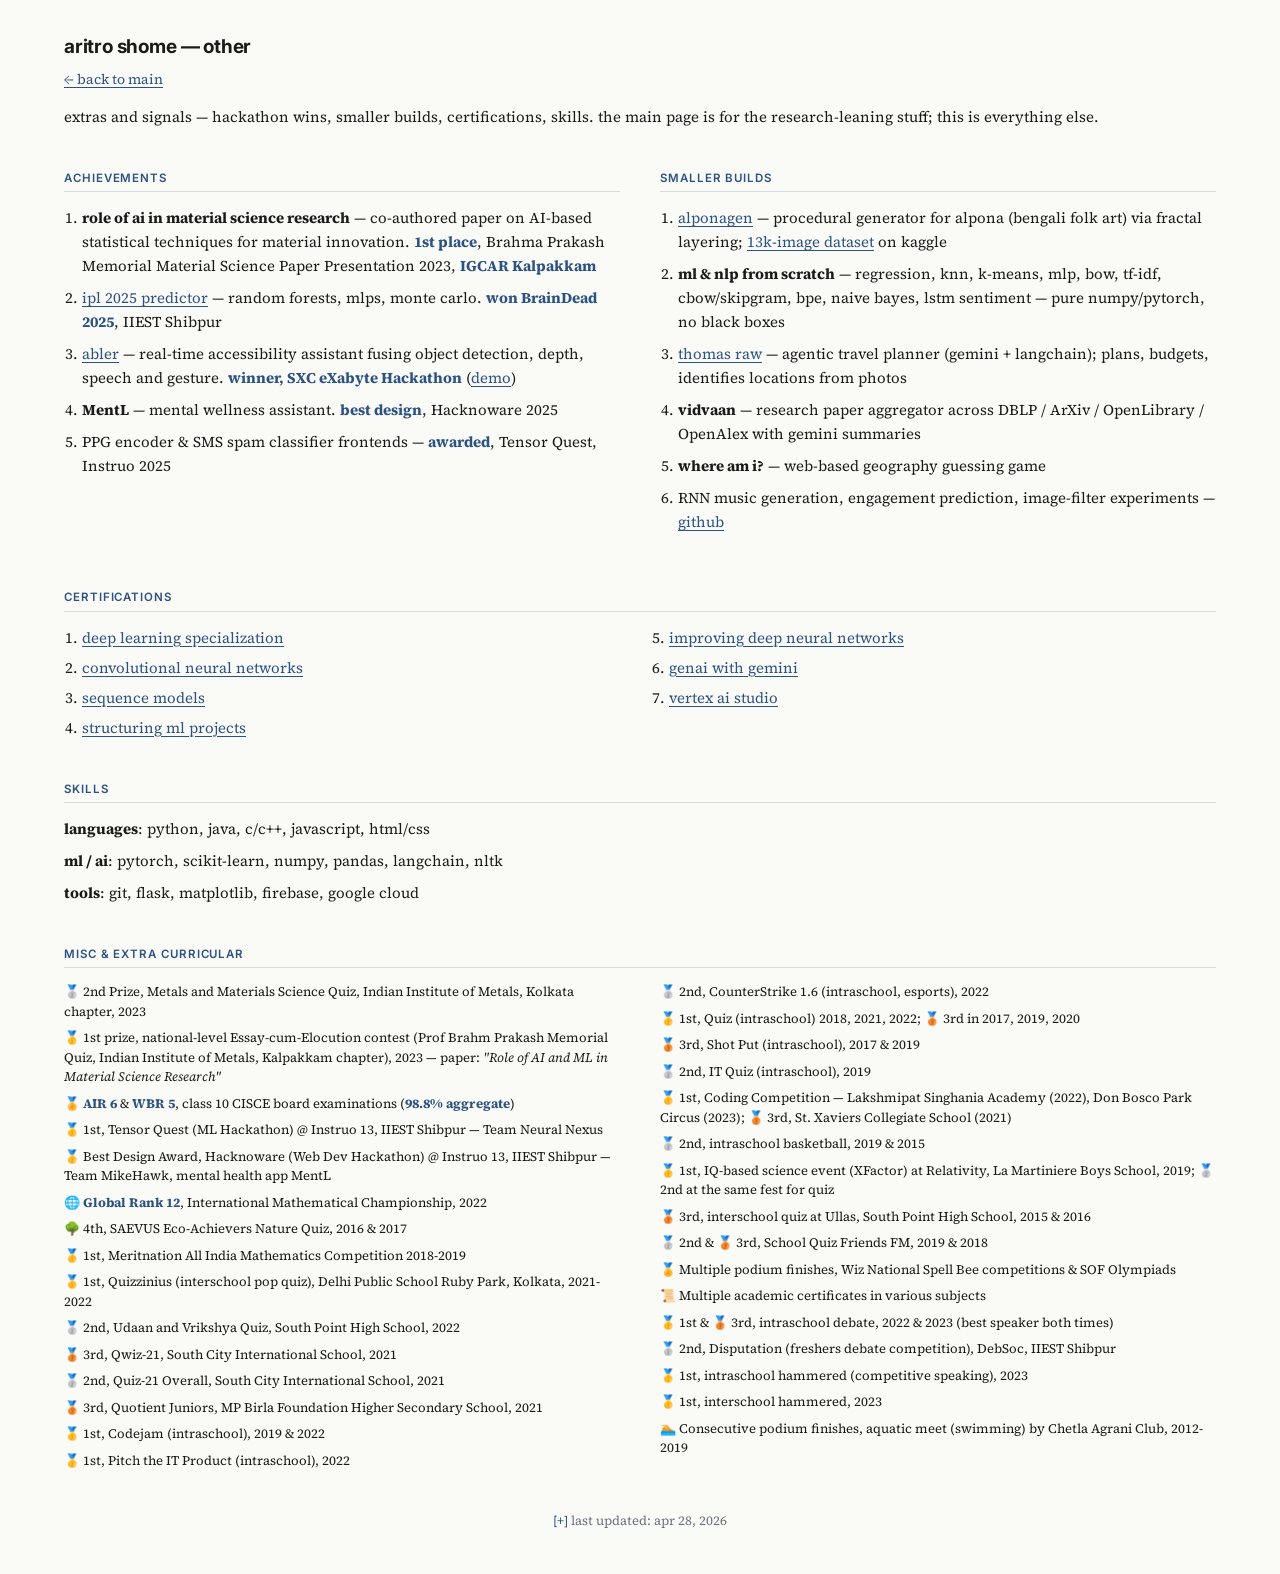
==== other.html @ 8812216a "ui revamp part 2" ====
<!DOCTYPE html>
<html lang="en">

<head>
    <meta charset="UTF-8" />
    <meta name="viewport" content="width=device-width, initial-scale=1.0" />
    <title>aritro shome — other</title>
    <meta name="description" content="aritro shome — certifications, hackathon wins, skills and smaller builds." />
    <meta name="author" content="Aritro Shome" />
    <link rel="icon" href="favicon.ico" type="image/x-icon" />
    <link rel="preconnect" href="https://fonts.googleapis.com" />
    <link rel="preconnect" href="https://fonts.gstatic.com" crossorigin />
    <link href="https://fonts.googleapis.com/css2?family=Source+Serif+4:ital,opsz,wght@0,8..60,400;0,8..60,600;0,8..60,700;1,8..60,400&family=Inter:wght@400;500;600;700&display=swap" rel="stylesheet" />

    <style>
        *,
        *::before,
        *::after {
            box-sizing: border-box;
            margin: 0;
            padding: 0;
        }

        html {
            scroll-behavior: smooth;
        }

        html {
            background-color: #fafaf7;
            min-height: 100%;
        }

        body {
            font-family: 'Source Serif 4', 'Source Serif Pro', Georgia, 'Times New Roman', Times, serif;
            font-size: 15px;
            line-height: 1.6;
            color: #1a1a1a;
            max-width: none;
            margin: 0;
            padding: 32px 64px 28px;
            background: transparent;
        }

        a {
            color: #2c5282;
            text-decoration: underline;
            text-decoration-thickness: 1px;
            text-underline-offset: 2.5px;
        }

        a:hover {
            color: #3a7ca5;
        }

        h1 {
            font-family: 'Inter', -apple-system, BlinkMacSystemFont, 'Segoe UI', sans-serif;
            font-size: 19px;
            font-weight: 700;
            letter-spacing: -0.01em;
        }

        h2 {
            font-family: 'Inter', -apple-system, BlinkMacSystemFont, 'Segoe UI', sans-serif;
            font-size: 11.5px;
            font-weight: 600;
            text-transform: uppercase;
            letter-spacing: 0.08em;
            color: #2c5282;
            margin-bottom: 14px;
            padding-bottom: 4px;
            border-bottom: 1px solid rgba(44, 82, 130, 0.18);
        }

        p {
            margin-bottom: 14px;
        }

        em {
            font-style: italic;
        }

        ol,
        ul {
            padding-left: 22px;
            margin-bottom: 14px;
        }

        li {
            margin-bottom: 4px;
        }

        header {
            margin-bottom: 40px;
        }

        header>*+* {
            margin-top: 12px;
        }

        header h1 {
            margin-bottom: 0;
        }

        .back {
            font-size: 14px;
            margin-top: 6px !important;
        }

        .hl {
            color: #2c5282;
            font-weight: 700;
        }

        section {
            margin-bottom: 40px;
        }

        .grid-2 {
            display: grid;
            grid-template-columns: repeat(2, 1fr);
            gap: 40px;
            margin-bottom: 40px;
        }

        section .col h2 {
            margin-bottom: 14px;
        }

        section .col ol {
            padding-left: 18px;
        }

        section .col li {
            margin-bottom: 8px;
        }

        .certs ol {
            column-count: 2;
            column-gap: 40px;
            padding-left: 18px;
        }

        .certs li {
            margin-bottom: 6px;
            break-inside: avoid;
        }

        .skills p {
            margin-bottom: 8px;
        }

        .skills .label {
            font-weight: 700;
        }

        .misc ul {
            list-style: none;
            padding-left: 0;
            column-count: 3;
            column-gap: 40px;
        }

        .misc li {
            margin-bottom: 7px;
            break-inside: avoid;
            padding-left: 0;
            font-size: 13px;
            line-height: 1.5;
        }

        .footer {
            text-align: center;
            font-size: 13px;
            color: #6b7280;
            margin-top: 32px;
        }

        .footer .accent {
            color: #2c5282;
        }

        @media (max-width: 1280px) {
            .misc ul {
                column-count: 2;
            }
        }

        @media (max-width: 1100px) {
            body {
                padding: 32px 32px 32px;
            }
        }

        @media (max-width: 760px) {
            body {
                padding: 28px 22px 28px;
                font-size: 13.5px;
            }
            .grid-2 {
                grid-template-columns: 1fr;
                gap: 28px;
            }
            .certs ol {
                column-count: 1;
            }
            .misc ul {
                column-count: 1;
            }
        }
    </style>
    <script data-goatcounter="https://portfolio1.goatcounter.com/count" async src="//gc.zgo.at/count.js"></script>
</head>

<body>

    <header>
        <h1>aritro shome — other</h1>
        <p class="back"><a href="index.html">← back to main</a></p>
        <p>extras and signals — hackathon wins, smaller builds, certifications, skills. the main page is for the research-leaning stuff; this is everything else.</p>
    </header>

    <section class="grid-2">
        <div class="col">
            <h2>achievements</h2>
            <ol>
                <li><strong>role of ai in material science research</strong> — co-authored paper on AI-based statistical techniques for material innovation. <span class="hl">1st place</span>, Brahma Prakash Memorial Material Science Paper Presentation 2023, <span class="hl">IGCAR Kalpakkam</span></li>
                <li><a href="https://github.com/sortira/BrainDead2025" target="_blank" rel="noopener noreferrer">ipl 2025 predictor</a> — random forests, mlps, monte carlo. <span class="hl">won BrainDead 2025</span>, IIEST Shibpur</li>
                <li><a href="https://github.com/TheSopranos" target="_blank" rel="noopener noreferrer">abler</a> — real-time accessibility assistant fusing object detection, depth, speech and gesture. <span class="hl">winner, SXC eXabyte Hackathon</span> (<a href="https://youtu.be/hdMCwxbb7FY" target="_blank" rel="noopener noreferrer">demo</a>)</li>
                <li><strong>MentL</strong> — mental wellness assistant. <span class="hl">best design</span>, Hacknoware 2025</li>
                <li>PPG encoder &amp; SMS spam classifier frontends — <span class="hl">awarded</span>, Tensor Quest, Instruo 2025</li>
            </ol>
        </div>
        <div class="col">
            <h2>smaller builds</h2>
            <ol>
                <li><a href="https://github.com/sortira/alpona-gen" target="_blank" rel="noopener noreferrer">alponagen</a> — procedural generator for alpona (bengali folk art) via fractal layering; <a href="https://www.kaggle.com/datasets/ar1tr0/alpona-gen" target="_blank" rel="noopener noreferrer">13k-image dataset</a> on kaggle</li>
                <li><strong>ml &amp; nlp from scratch</strong> — regression, knn, k-means, mlp, bow, tf-idf, cbow/skipgram, bpe, naive bayes, lstm sentiment — pure numpy/pytorch, no black boxes</li>
                <li><a href="https://github.com/sortira/thomas-raw" target="_blank" rel="noopener noreferrer">thomas raw</a> — agentic travel planner (gemini + langchain); plans, budgets, identifies locations from photos</li>
                <li><strong>vidvaan</strong> — research paper aggregator across DBLP / ArXiv / OpenLibrary / OpenAlex with gemini summaries</li>
                <li><strong>where am i?</strong> — web-based geography guessing game</li>
                <li>RNN music generation, engagement prediction, image-filter experiments — <a href="https://github.com/sortira" target="_blank" rel="noopener noreferrer">github</a></li>
            </ol>
        </div>
    </section>

    <section class="certs">
        <h2>certifications</h2>
        <ol>
            <li><a href="https://coursera.org/share/a3e148a3403eb27d4e6dd0bb2bd6827a" target="_blank" rel="noopener noreferrer">deep learning specialization</a></li>
            <li><a href="https://coursera.org/share/98f350fe855684f2b6569547d064ec36" target="_blank" rel="noopener noreferrer">convolutional neural networks</a></li>
            <li><a href="https://coursera.org/share/bb8533789cc61159dd1b879f3b39e8ff" target="_blank" rel="noopener noreferrer">sequence models</a></li>
            <li><a href="https://coursera.org/share/82692be00bb1de9220627bc1e82c6fe9" target="_blank" rel="noopener noreferrer">structuring ml projects</a></li>
            <li><a href="https://coursera.org/share/ccf3d344aebd01c5f3355351b0bddfa8" target="_blank" rel="noopener noreferrer">improving deep neural networks</a></li>
            <li><a href="https://www.credly.com/badges/fbf606dd-a04b-421e-b88c-a3cfe2f13957/public_url" target="_blank" rel="noopener noreferrer">genai with gemini</a></li>
            <li><a href="https://www.credly.com/badges/bcb7823a-a404-473d-b831-ae316b98b001/public_url" target="_blank" rel="noopener noreferrer">vertex ai studio</a></li>
        </ol>
    </section>

    <section class="skills">
        <h2>skills</h2>
        <p><span class="label">languages</span>: python, java, c/c++, javascript, html/css</p>
        <p><span class="label">ml / ai</span>: pytorch, scikit-learn, numpy, pandas, langchain, nltk</p>
        <p><span class="label">tools</span>: git, flask, matplotlib, firebase, google cloud</p>
    </section>

    <section class="misc">
        <h2>misc &amp; extra curricular</h2>
        <ul>
            <li>🥈 2nd Prize, Metals and Materials Science Quiz, Indian Institute of Metals, Kolkata chapter, 2023</li>
            <li>🥇 1st prize, national-level Essay-cum-Elocution contest (Prof Brahm Prakash Memorial Quiz, Indian Institute of Metals, Kalpakkam chapter), 2023 — paper: <em>"Role of AI and ML in Material Science Research"</em></li>
            <li>🏅 <span class="hl">AIR 6</span> &amp; <span class="hl">WBR 5</span>, class 10 CISCE board examinations (<span class="hl">98.8% aggregate</span>)</li>
            <li>🥇 1st, Tensor Quest (ML Hackathon) @ Instruo 13, IIEST Shibpur — Team Neural Nexus</li>
            <li>🥇 Best Design Award, Hacknoware (Web Dev Hackathon) @ Instruo 13, IIEST Shibpur — Team MikeHawk, mental health app MentL</li>
            <li>🌐 <span class="hl">Global Rank 12</span>, International Mathematical Championship, 2022</li>
            <li>🌳 4th, SAEVUS Eco-Achievers Nature Quiz, 2016 &amp; 2017</li>
            <li>🥇 1st, Meritnation All India Mathematics Competition 2018-2019</li>
            <li>🥇 1st, Quizzinius (interschool pop quiz), Delhi Public School Ruby Park, Kolkata, 2021-2022</li>
            <li>🥈 2nd, Udaan and Vrikshya Quiz, South Point High School, 2022</li>
            <li>🥉 3rd, Qwiz-21, South City International School, 2021</li>
            <li>🥈 2nd, Quiz-21 Overall, South City International School, 2021</li>
            <li>🥉 3rd, Quotient Juniors, MP Birla Foundation Higher Secondary School, 2021</li>
            <li>🥇 1st, Codejam (intraschool), 2019 &amp; 2022</li>
            <li>🥇 1st, Pitch the IT Product (intraschool), 2022</li>
            <li>🥈 2nd, CounterStrike 1.6 (intraschool, esports), 2022</li>
            <li>🥇 1st, Quiz (intraschool) 2018, 2021, 2022; 🥉 3rd in 2017, 2019, 2020</li>
            <li>🥉 3rd, Shot Put (intraschool), 2017 &amp; 2019</li>
            <li>🥈 2nd, IT Quiz (intraschool), 2019</li>
            <li>🥇 1st, Coding Competition — Lakshmipat Singhania Academy (2022), Don Bosco Park Circus (2023); 🥉 3rd, St. Xaviers Collegiate School (2021)</li>
            <li>🥈 2nd, intraschool basketball, 2019 &amp; 2015</li>
            <li>🥇 1st, IQ-based science event (XFactor) at Relativity, La Martiniere Boys School, 2019; 🥈 2nd at the same fest for quiz</li>
            <li>🥉 3rd, interschool quiz at Ullas, South Point High School, 2015 &amp; 2016</li>
            <li>🥈 2nd &amp; 🥉 3rd, School Quiz Friends FM, 2019 &amp; 2018</li>
            <li>🏅 Multiple podium finishes, Wiz National Spell Bee competitions &amp; SOF Olympiads</li>
            <li>📜 Multiple academic certificates in various subjects</li>
            <li>🥇 1st &amp; 🥉 3rd, intraschool debate, 2022 &amp; 2023 (best speaker both times)</li>
            <li>🥈 2nd, Disputation (freshers debate competition), DebSoc, IIEST Shibpur</li>
            <li>🥇 1st, intraschool hammered (competitive speaking), 2023</li>
            <li>🥇 1st, interschool hammered, 2023</li>
            <li>🏊 Consecutive podium finishes, aquatic meet (swimming) by Chetla Agrani Club, 2012-2019</li>
        </ul>
    </section>

    <p class="footer"><span class="accent">[+]</span> last updated: apr 28, 2026</p>

</body>

</html>
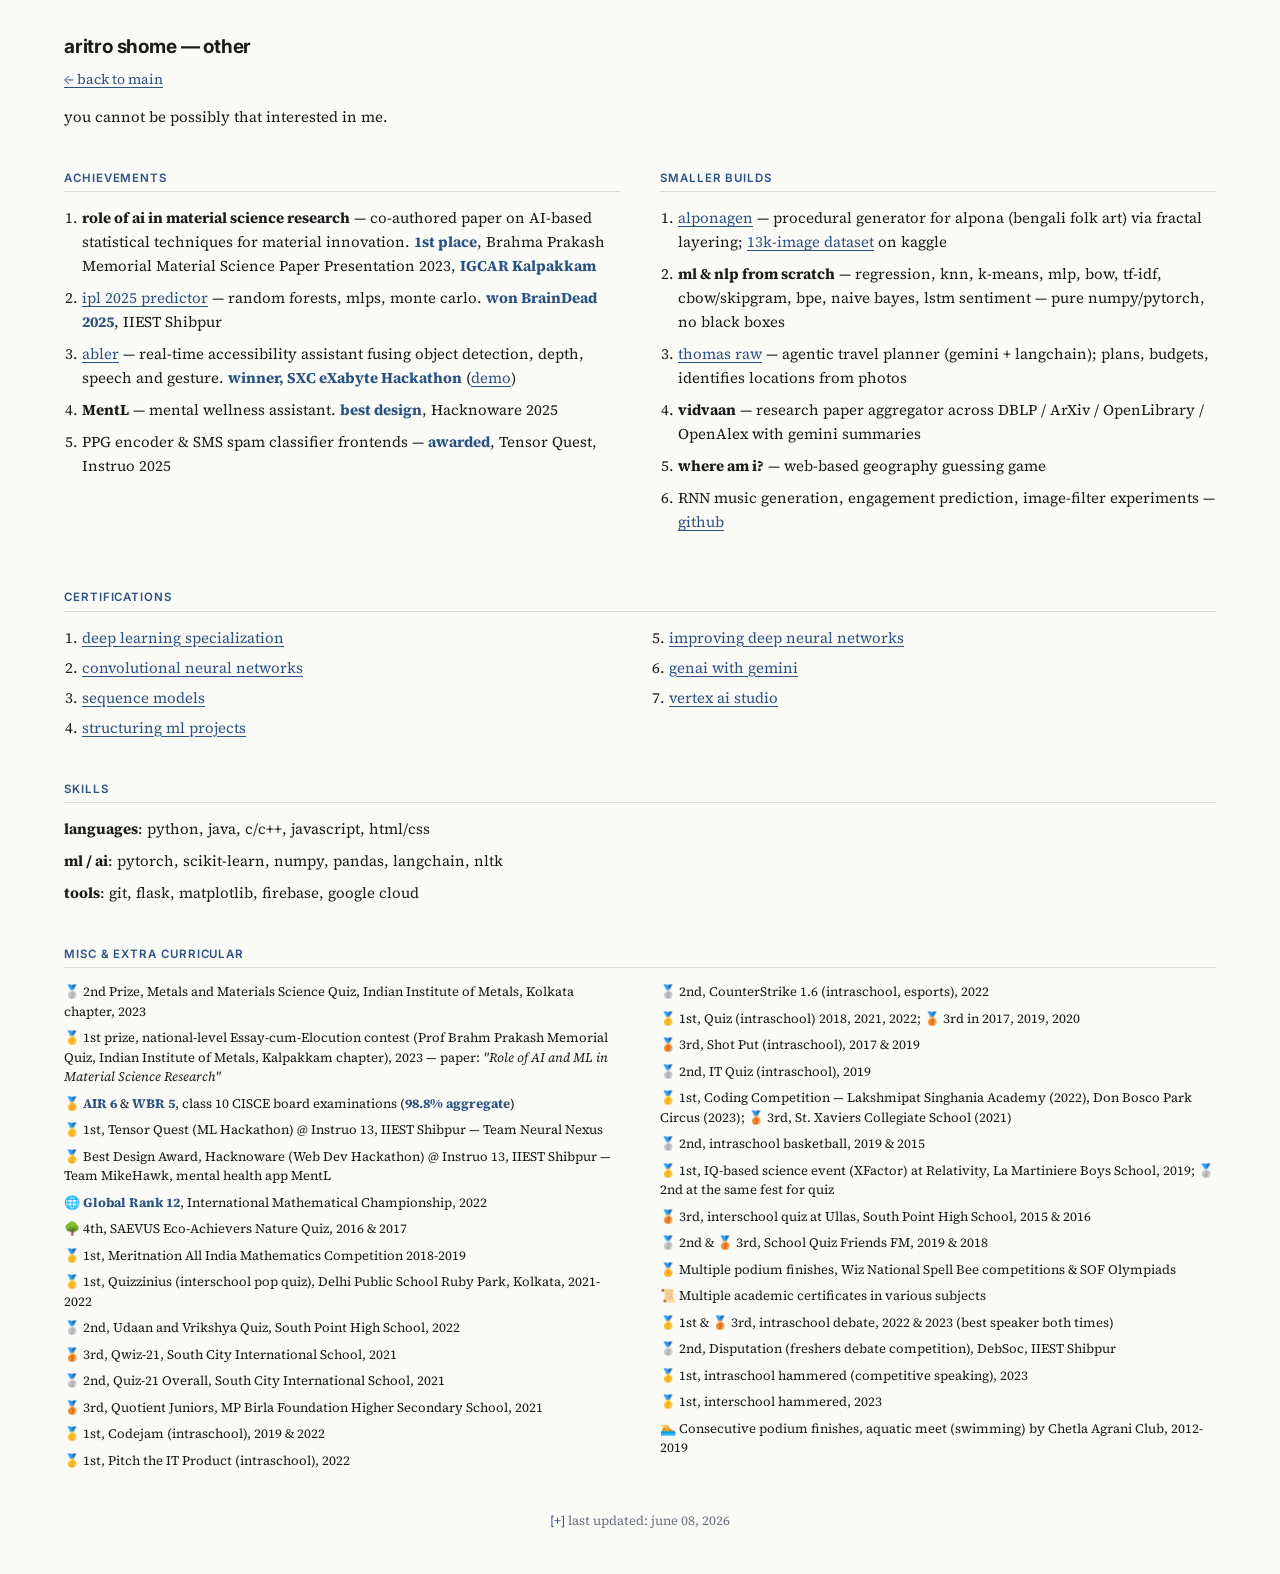
==== commit 11a68a79: "added webring, minor updates" ====
--- a/other.html
+++ b/other.html
@@ -20,16 +20,16 @@
             margin: 0;
             padding: 0;
         }
-
+        
         html {
             scroll-behavior: smooth;
         }
-
+        
         html {
             background-color: #fafaf7;
             min-height: 100%;
         }
-
+        
         body {
             font-family: 'Source Serif 4', 'Source Serif Pro', Georgia, 'Times New Roman', Times, serif;
             font-size: 15px;
@@ -40,25 +40,25 @@
             padding: 32px 64px 28px;
             background: transparent;
         }
-
+        
         a {
             color: #2c5282;
             text-decoration: underline;
             text-decoration-thickness: 1px;
             text-underline-offset: 2.5px;
         }
-
+        
         a:hover {
             color: #3a7ca5;
         }
-
+        
         h1 {
             font-family: 'Inter', -apple-system, BlinkMacSystemFont, 'Segoe UI', sans-serif;
             font-size: 19px;
             font-weight: 700;
             letter-spacing: -0.01em;
         }
-
+        
         h2 {
             font-family: 'Inter', -apple-system, BlinkMacSystemFont, 'Segoe UI', sans-serif;
             font-size: 11.5px;
@@ -70,96 +70,96 @@
             padding-bottom: 4px;
             border-bottom: 1px solid rgba(44, 82, 130, 0.18);
         }
-
+        
         p {
             margin-bottom: 14px;
         }
-
+        
         em {
             font-style: italic;
         }
-
+        
         ol,
         ul {
             padding-left: 22px;
             margin-bottom: 14px;
         }
-
+        
         li {
             margin-bottom: 4px;
         }
-
+        
         header {
             margin-bottom: 40px;
         }
-
+        
         header>*+* {
             margin-top: 12px;
         }
-
+        
         header h1 {
             margin-bottom: 0;
         }
-
+        
         .back {
             font-size: 14px;
             margin-top: 6px !important;
         }
-
+        
         .hl {
             color: #2c5282;
             font-weight: 700;
         }
-
+        
         section {
             margin-bottom: 40px;
         }
-
+        
         .grid-2 {
             display: grid;
             grid-template-columns: repeat(2, 1fr);
             gap: 40px;
             margin-bottom: 40px;
         }
-
+        
         section .col h2 {
             margin-bottom: 14px;
         }
-
+        
         section .col ol {
             padding-left: 18px;
         }
-
+        
         section .col li {
             margin-bottom: 8px;
         }
-
+        
         .certs ol {
             column-count: 2;
             column-gap: 40px;
             padding-left: 18px;
         }
-
+        
         .certs li {
             margin-bottom: 6px;
             break-inside: avoid;
         }
-
+        
         .skills p {
             margin-bottom: 8px;
         }
-
+        
         .skills .label {
             font-weight: 700;
         }
-
+        
         .misc ul {
             list-style: none;
             padding-left: 0;
             column-count: 3;
             column-gap: 40px;
         }
-
+        
         .misc li {
             margin-bottom: 7px;
             break-inside: avoid;
@@ -167,30 +167,30 @@
             font-size: 13px;
             line-height: 1.5;
         }
-
+        
         .footer {
             text-align: center;
             font-size: 13px;
             color: #6b7280;
             margin-top: 32px;
         }
-
+        
         .footer .accent {
             color: #2c5282;
         }
-
+        
         @media (max-width: 1280px) {
             .misc ul {
                 column-count: 2;
             }
         }
-
+        
         @media (max-width: 1100px) {
             body {
                 padding: 32px 32px 32px;
             }
         }
-
+        
         @media (max-width: 760px) {
             body {
                 padding: 28px 22px 28px;
@@ -216,16 +216,17 @@
     <header>
         <h1>aritro shome — other</h1>
         <p class="back"><a href="index.html">← back to main</a></p>
-        <p>extras and signals — hackathon wins, smaller builds, certifications, skills. the main page is for the research-leaning stuff; this is everything else.</p>
+        <p>you cannot be possibly that interested in me.</p>
     </header>
 
     <section class="grid-2">
         <div class="col">
             <h2>achievements</h2>
             <ol>
-                <li><strong>role of ai in material science research</strong> — co-authored paper on AI-based statistical techniques for material innovation. <span class="hl">1st place</span>, Brahma Prakash Memorial Material Science Paper Presentation 2023, <span class="hl">IGCAR Kalpakkam</span></li>
+                <li><strong>role of ai in material science research</strong> — co-authored paper on AI-based statistical techniques for material innovation. <span class="hl">1st place</span>, Brahma Prakash Memorial Material Science Paper Presentation 2023,
+                    <span class="hl">IGCAR Kalpakkam</span></li>
                 <li><a href="https://github.com/sortira/BrainDead2025" target="_blank" rel="noopener noreferrer">ipl 2025 predictor</a> — random forests, mlps, monte carlo. <span class="hl">won BrainDead 2025</span>, IIEST Shibpur</li>
-                <li><a href="https://github.com/TheSopranos" target="_blank" rel="noopener noreferrer">abler</a> — real-time accessibility assistant fusing object detection, depth, speech and gesture. <span class="hl">winner, SXC eXabyte Hackathon</span> (<a href="https://youtu.be/hdMCwxbb7FY" target="_blank" rel="noopener noreferrer">demo</a>)</li>
+                <li><a href="https://github.com/TheSopranos" target="_blank" rel="noopener noreferrer">abler</a> — real-time accessibility assistant fusing object detection, depth, speech and gesture. <span class="hl">winner, SXC eXabyte Hackathon</span>                    (<a href="https://youtu.be/hdMCwxbb7FY" target="_blank" rel="noopener noreferrer">demo</a>)</li>
                 <li><strong>MentL</strong> — mental wellness assistant. <span class="hl">best design</span>, Hacknoware 2025</li>
                 <li>PPG encoder &amp; SMS spam classifier frontends — <span class="hl">awarded</span>, Tensor Quest, Instruo 2025</li>
             </ol>
@@ -233,7 +234,8 @@
         <div class="col">
             <h2>smaller builds</h2>
             <ol>
-                <li><a href="https://github.com/sortira/alpona-gen" target="_blank" rel="noopener noreferrer">alponagen</a> — procedural generator for alpona (bengali folk art) via fractal layering; <a href="https://www.kaggle.com/datasets/ar1tr0/alpona-gen" target="_blank" rel="noopener noreferrer">13k-image dataset</a> on kaggle</li>
+                <li><a href="https://github.com/sortira/alpona-gen" target="_blank" rel="noopener noreferrer">alponagen</a> — procedural generator for alpona (bengali folk art) via fractal layering; <a href="https://www.kaggle.com/datasets/ar1tr0/alpona-gen"
+                        target="_blank" rel="noopener noreferrer">13k-image dataset</a> on kaggle</li>
                 <li><strong>ml &amp; nlp from scratch</strong> — regression, knn, k-means, mlp, bow, tf-idf, cbow/skipgram, bpe, naive bayes, lstm sentiment — pure numpy/pytorch, no black boxes</li>
                 <li><a href="https://github.com/sortira/thomas-raw" target="_blank" rel="noopener noreferrer">thomas raw</a> — agentic travel planner (gemini + langchain); plans, budgets, identifies locations from photos</li>
                 <li><strong>vidvaan</strong> — research paper aggregator across DBLP / ArXiv / OpenLibrary / OpenAlex with gemini summaries</li>
@@ -300,8 +302,8 @@
         </ul>
     </section>
 
-    <p class="footer"><span class="accent">[+]</span> last updated: apr 28, 2026</p>
+    <p class="footer"><span class="accent">[+]</span> last updated: june 08, 2026</p>
 
 </body>
 
-</html>
+</html>
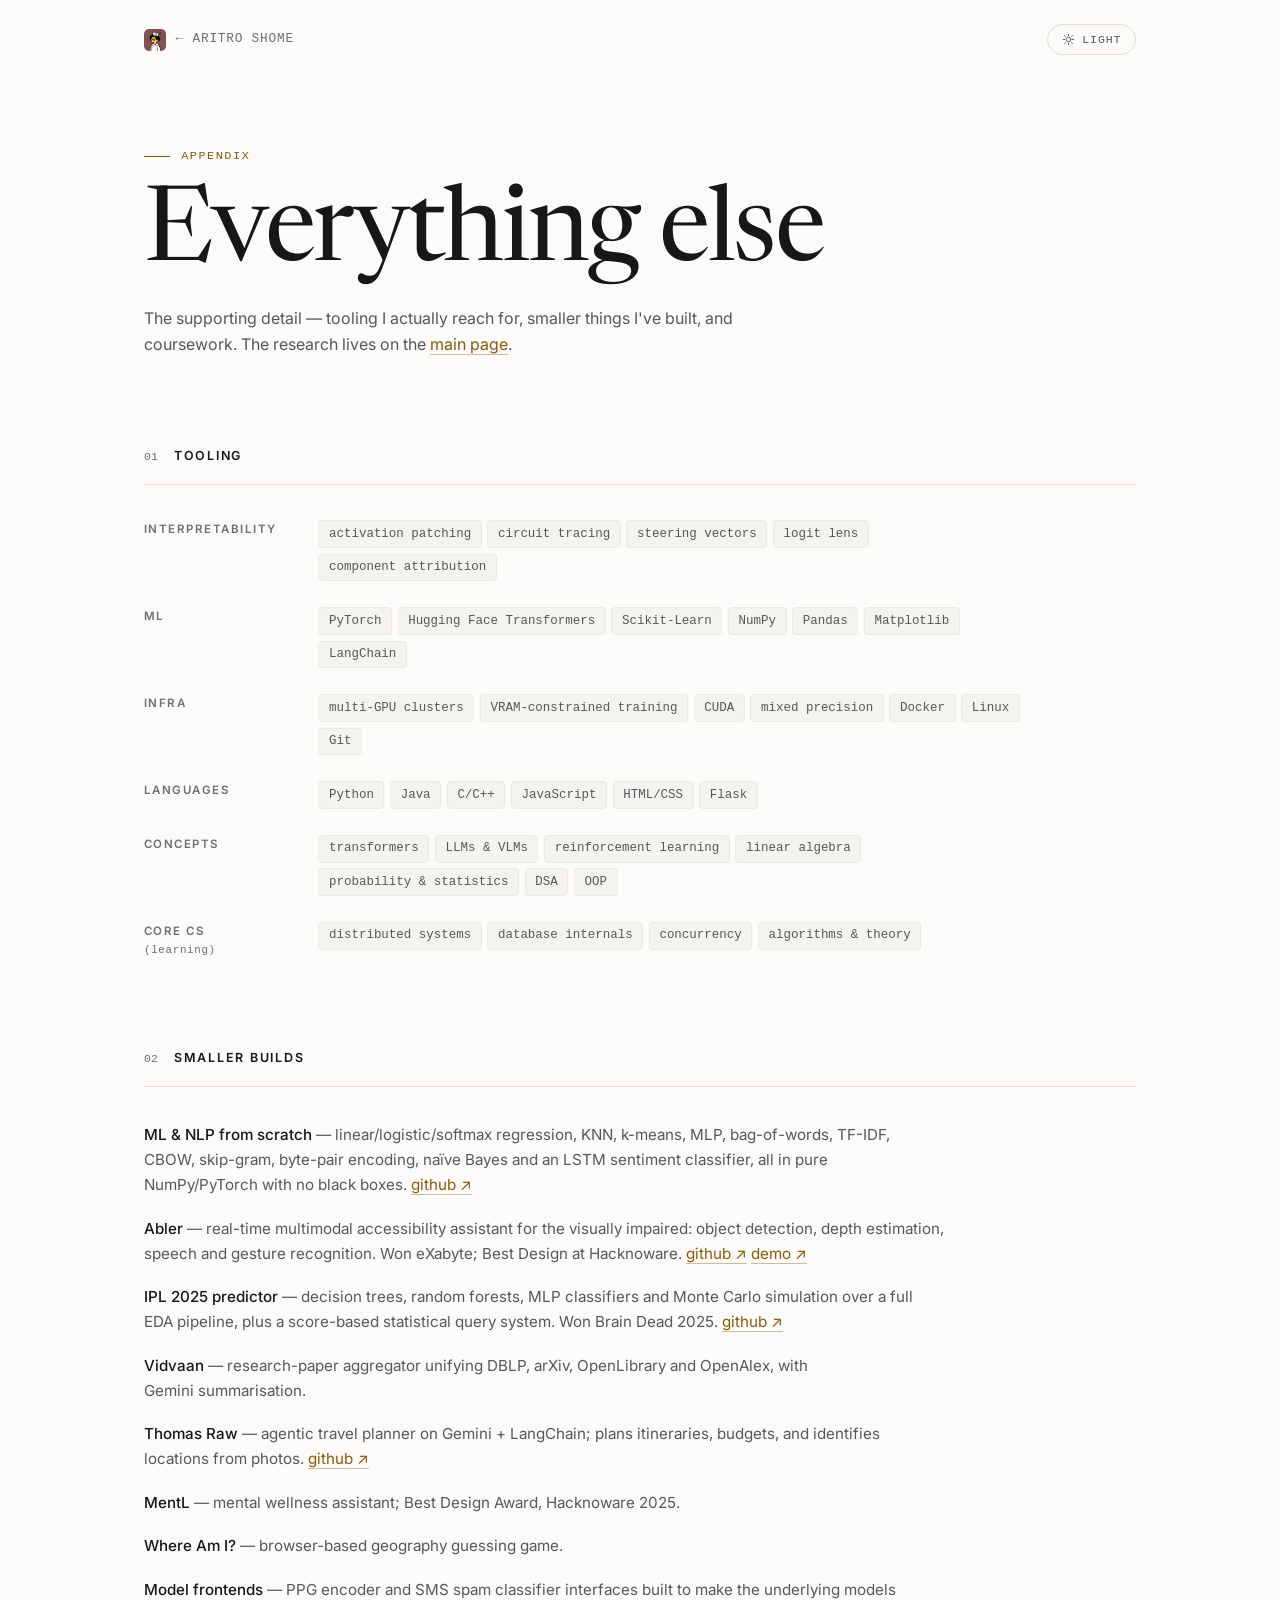
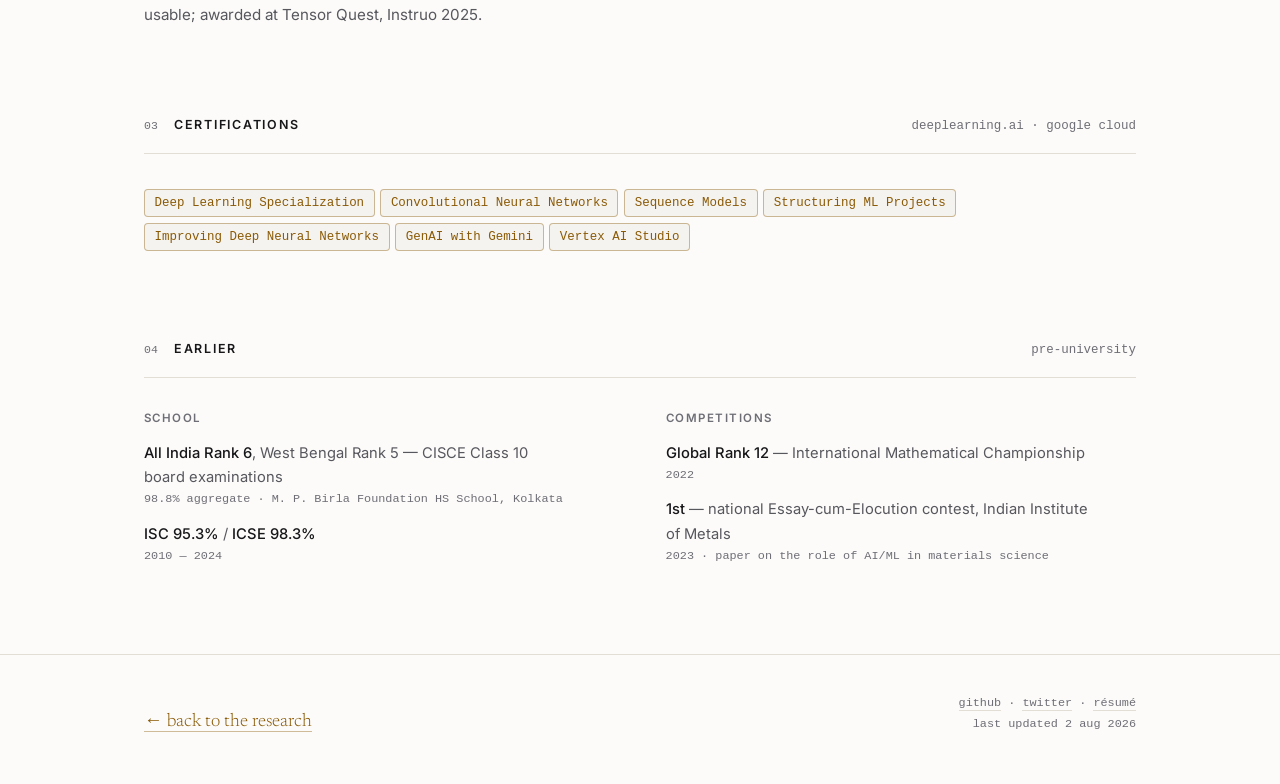
==== commit 7e9a985e: "revamped site again" ====
--- a/other.html
+++ b/other.html
@@ -1,309 +1,207 @@
 <!DOCTYPE html>
-<html lang="en">
+<html lang="en" data-theme="dark">
 
 <head>
     <meta charset="UTF-8" />
     <meta name="viewport" content="width=device-width, initial-scale=1.0" />
-    <title>aritro shome — other</title>
-    <meta name="description" content="aritro shome — certifications, hackathon wins, skills and smaller builds." />
+    <title>Aritro Shome — skills, builds &amp; certifications</title>
+    <meta name="description" content="Aritro Shome — technical skills, smaller builds, certifications and earlier academic results." />
     <meta name="author" content="Aritro Shome" />
-    <link rel="icon" href="favicon.ico" type="image/x-icon" />
+    <link rel="canonical" href="https://aritro.is-a.dev/other.html" />
+    <meta name="theme-color" content="#0b0b0d" media="(prefers-color-scheme: dark)" />
+    <meta name="theme-color" content="#fcfbf9" media="(prefers-color-scheme: light)" />
+
+    <meta property="og:type" content="website" />
+    <meta property="og:site_name" content="Aritro Shome" />
+    <meta property="og:title" content="Aritro Shome — skills, builds &amp; certifications" />
+    <meta property="og:description" content="Technical skills, smaller builds, certifications and earlier academic results." />
+    <meta property="og:url" content="https://aritro.is-a.dev/other.html" />
+    <meta property="og:image" content="https://aritro.is-a.dev/og.png" />
+    <meta property="og:image:width" content="1200" />
+    <meta property="og:image:height" content="630" />
+    <meta name="twitter:card" content="summary_large_image" />
+    <meta name="twitter:site" content="@silicognition" />
+    <meta name="twitter:image" content="https://aritro.is-a.dev/og.png" />
+
+    <link rel="icon" href="icon-32.png" sizes="32x32" type="image/png" />
+    <link rel="icon" href="icon-512.png" sizes="512x512" type="image/png" />
+    <link rel="apple-touch-icon" href="apple-touch-icon.png" />
+
     <link rel="preconnect" href="https://fonts.googleapis.com" />
     <link rel="preconnect" href="https://fonts.gstatic.com" crossorigin />
-    <link href="https://fonts.googleapis.com/css2?family=Source+Serif+4:ital,opsz,wght@0,8..60,400;0,8..60,600;0,8..60,700;1,8..60,400&family=Inter:wght@400;500;600;700&display=swap" rel="stylesheet" />
-
-    <style>
-        *,
-        *::before,
-        *::after {
-            box-sizing: border-box;
-            margin: 0;
-            padding: 0;
-        }
-        
-        html {
-            scroll-behavior: smooth;
-        }
-        
-        html {
-            background-color: #fafaf7;
-            min-height: 100%;
-        }
-        
-        body {
-            font-family: 'Source Serif 4', 'Source Serif Pro', Georgia, 'Times New Roman', Times, serif;
-            font-size: 15px;
-            line-height: 1.6;
-            color: #1a1a1a;
-            max-width: none;
-            margin: 0;
-            padding: 32px 64px 28px;
-            background: transparent;
-        }
-        
-        a {
-            color: #2c5282;
-            text-decoration: underline;
-            text-decoration-thickness: 1px;
-            text-underline-offset: 2.5px;
-        }
-        
-        a:hover {
-            color: #3a7ca5;
-        }
-        
-        h1 {
-            font-family: 'Inter', -apple-system, BlinkMacSystemFont, 'Segoe UI', sans-serif;
-            font-size: 19px;
-            font-weight: 700;
-            letter-spacing: -0.01em;
-        }
-        
-        h2 {
-            font-family: 'Inter', -apple-system, BlinkMacSystemFont, 'Segoe UI', sans-serif;
-            font-size: 11.5px;
-            font-weight: 600;
-            text-transform: uppercase;
-            letter-spacing: 0.08em;
-            color: #2c5282;
-            margin-bottom: 14px;
-            padding-bottom: 4px;
-            border-bottom: 1px solid rgba(44, 82, 130, 0.18);
-        }
-        
-        p {
-            margin-bottom: 14px;
-        }
-        
-        em {
-            font-style: italic;
-        }
-        
-        ol,
-        ul {
-            padding-left: 22px;
-            margin-bottom: 14px;
-        }
-        
-        li {
-            margin-bottom: 4px;
-        }
-        
-        header {
-            margin-bottom: 40px;
-        }
-        
-        header>*+* {
-            margin-top: 12px;
-        }
-        
-        header h1 {
-            margin-bottom: 0;
-        }
-        
-        .back {
-            font-size: 14px;
-            margin-top: 6px !important;
-        }
-        
-        .hl {
-            color: #2c5282;
-            font-weight: 700;
-        }
-        
-        section {
-            margin-bottom: 40px;
-        }
-        
-        .grid-2 {
-            display: grid;
-            grid-template-columns: repeat(2, 1fr);
-            gap: 40px;
-            margin-bottom: 40px;
-        }
-        
-        section .col h2 {
-            margin-bottom: 14px;
-        }
-        
-        section .col ol {
-            padding-left: 18px;
-        }
-        
-        section .col li {
-            margin-bottom: 8px;
-        }
-        
-        .certs ol {
-            column-count: 2;
-            column-gap: 40px;
-            padding-left: 18px;
-        }
-        
-        .certs li {
-            margin-bottom: 6px;
-            break-inside: avoid;
-        }
-        
-        .skills p {
-            margin-bottom: 8px;
-        }
-        
-        .skills .label {
-            font-weight: 700;
-        }
-        
-        .misc ul {
-            list-style: none;
-            padding-left: 0;
-            column-count: 3;
-            column-gap: 40px;
-        }
-        
-        .misc li {
-            margin-bottom: 7px;
-            break-inside: avoid;
-            padding-left: 0;
-            font-size: 13px;
-            line-height: 1.5;
-        }
-        
-        .footer {
-            text-align: center;
-            font-size: 13px;
-            color: #6b7280;
-            margin-top: 32px;
-        }
-        
-        .footer .accent {
-            color: #2c5282;
-        }
-        
-        @media (max-width: 1280px) {
-            .misc ul {
-                column-count: 2;
-            }
-        }
-        
-        @media (max-width: 1100px) {
-            body {
-                padding: 32px 32px 32px;
-            }
-        }
-        
-        @media (max-width: 760px) {
-            body {
-                padding: 28px 22px 28px;
-                font-size: 13.5px;
-            }
-            .grid-2 {
-                grid-template-columns: 1fr;
-                gap: 28px;
-            }
-            .certs ol {
-                column-count: 1;
-            }
-            .misc ul {
-                column-count: 1;
-            }
-        }
-    </style>
+    <link href="https://fonts.googleapis.com/css2?family=Newsreader:opsz,wght@6..72,300..600&family=Inter:wght@400..600&display=swap" rel="stylesheet" />
+    <link rel="stylesheet" href="site.css" />
+
+    <script>
+        (function () {
+            var s = null;
+            try { s = localStorage.getItem('theme'); } catch (e) {}
+            document.documentElement.setAttribute('data-theme',
+                s || (window.matchMedia('(prefers-color-scheme: light)').matches ? 'light' : 'dark'));
+        })();
+    </script>
+    <script src="site.js" defer></script>
     <script data-goatcounter="https://portfolio1.goatcounter.com/count" async src="//gc.zgo.at/count.js"></script>
 </head>
 
 <body>
-
-    <header>
-        <h1>aritro shome — other</h1>
-        <p class="back"><a href="index.html">← back to main</a></p>
-        <p>you cannot be possibly that interested in me.</p>
-    </header>
-
-    <section class="grid-2">
-        <div class="col">
-            <h2>achievements</h2>
-            <ol>
-                <li><strong>role of ai in material science research</strong> — co-authored paper on AI-based statistical techniques for material innovation. <span class="hl">1st place</span>, Brahma Prakash Memorial Material Science Paper Presentation 2023,
-                    <span class="hl">IGCAR Kalpakkam</span></li>
-                <li><a href="https://github.com/sortira/BrainDead2025" target="_blank" rel="noopener noreferrer">ipl 2025 predictor</a> — random forests, mlps, monte carlo. <span class="hl">won BrainDead 2025</span>, IIEST Shibpur</li>
-                <li><a href="https://github.com/TheSopranos" target="_blank" rel="noopener noreferrer">abler</a> — real-time accessibility assistant fusing object detection, depth, speech and gesture. <span class="hl">winner, SXC eXabyte Hackathon</span>                    (<a href="https://youtu.be/hdMCwxbb7FY" target="_blank" rel="noopener noreferrer">demo</a>)</li>
-                <li><strong>MentL</strong> — mental wellness assistant. <span class="hl">best design</span>, Hacknoware 2025</li>
-                <li>PPG encoder &amp; SMS spam classifier frontends — <span class="hl">awarded</span>, Tensor Quest, Instruo 2025</li>
-            </ol>
+    <a class="skip" href="#main">skip to content</a>
+
+    <div class="shell">
+        <div class="topbar">
+            <a class="wordmark" href="index.html" aria-label="Back to home">
+                <img src="icon-32.png" alt="" width="22" height="22" />
+                <span>← aritro shome</span>
+            </a>
+            <button class="theme-btn" id="theme-btn" type="button" aria-label="Switch colour theme">
+                <svg class="i-sun" viewBox="0 0 24 24" aria-hidden="true"><circle cx="12" cy="12" r="4.2"/><path d="M12 2.4v2.4M12 19.2v2.4M4.6 4.6l1.7 1.7M17.7 17.7l1.7 1.7M2.4 12h2.4M19.2 12h2.4M4.6 19.4l1.7-1.7M17.7 6.3l1.7-1.7"/></svg>
+                <svg class="i-moon" viewBox="0 0 24 24" aria-hidden="true"><path d="M20.5 14.4A8.6 8.6 0 1 1 9.6 3.5a6.9 6.9 0 0 0 10.9 10.9Z"/></svg>
+                <span id="theme-label">dark</span>
+            </button>
         </div>
-        <div class="col">
-            <h2>smaller builds</h2>
-            <ol>
-                <li><a href="https://github.com/sortira/alpona-gen" target="_blank" rel="noopener noreferrer">alponagen</a> — procedural generator for alpona (bengali folk art) via fractal layering; <a href="https://www.kaggle.com/datasets/ar1tr0/alpona-gen"
-                        target="_blank" rel="noopener noreferrer">13k-image dataset</a> on kaggle</li>
-                <li><strong>ml &amp; nlp from scratch</strong> — regression, knn, k-means, mlp, bow, tf-idf, cbow/skipgram, bpe, naive bayes, lstm sentiment — pure numpy/pytorch, no black boxes</li>
-                <li><a href="https://github.com/sortira/thomas-raw" target="_blank" rel="noopener noreferrer">thomas raw</a> — agentic travel planner (gemini + langchain); plans, budgets, identifies locations from photos</li>
-                <li><strong>vidvaan</strong> — research paper aggregator across DBLP / ArXiv / OpenLibrary / OpenAlex with gemini summaries</li>
-                <li><strong>where am i?</strong> — web-based geography guessing game</li>
-                <li>RNN music generation, engagement prediction, image-filter experiments — <a href="https://github.com/sortira" target="_blank" rel="noopener noreferrer">github</a></li>
-            </ol>
+    </div>
+
+    <main id="main">
+        <div class="shell">
+
+            <header class="hero">
+                <p class="eyebrow">appendix</p>
+                <h1>Everything else</h1>
+                <p class="page-intro">The supporting detail — tooling I actually reach for, smaller things I've built, and coursework. The research lives on the <a href="index.html">main page</a>.</p>
+            </header>
+
+            <!-- ============================ skills =========================== -->
+            <section aria-labelledby="s-skills">
+                <div class="sec-head">
+                    <span class="idx">01</span>
+                    <h2 id="s-skills">tooling</h2>
+                </div>
+                <div class="taggroup">
+                    <div class="row">
+                        <h3>interpretability</h3>
+                        <div class="tags">
+                            <span>activation patching</span><span>circuit tracing</span><span>steering vectors</span><span>logit lens</span><span>component attribution</span>
+                        </div>
+                    </div>
+                    <div class="row">
+                        <h3>ml</h3>
+                        <div class="tags">
+                            <span>PyTorch</span><span>Hugging Face Transformers</span><span>Scikit-Learn</span><span>NumPy</span><span>Pandas</span><span>Matplotlib</span><span>LangChain</span>
+                        </div>
+                    </div>
+                    <div class="row">
+                        <h3>infra</h3>
+                        <div class="tags">
+                            <span>multi-GPU clusters</span><span>VRAM-constrained training</span><span>CUDA</span><span>mixed precision</span><span>Docker</span><span>Linux</span><span>Git</span>
+                        </div>
+                    </div>
+                    <div class="row">
+                        <h3>languages</h3>
+                        <div class="tags">
+                            <span>Python</span><span>Java</span><span>C/C++</span><span>JavaScript</span><span>HTML/CSS</span><span>Flask</span>
+                        </div>
+                    </div>
+                    <div class="row">
+                        <h3>concepts</h3>
+                        <div class="tags">
+                            <span>transformers</span><span>LLMs &amp; VLMs</span><span>reinforcement learning</span><span>linear algebra</span><span>probability &amp; statistics</span><span>DSA</span><span>OOP</span>
+                        </div>
+                    </div>
+                    <div class="row">
+                        <h3>core cs <span class="wip">(learning)</span></h3>
+                        <div class="tags">
+                            <span>distributed systems</span><span>database internals</span><span>concurrency</span><span>algorithms &amp; theory</span>
+                        </div>
+                    </div>
+                </div>
+            </section>
+
+            <!-- ============================ builds =========================== -->
+            <section aria-labelledby="s-builds">
+                <div class="sec-head">
+                    <span class="idx">02</span>
+                    <h2 id="s-builds">smaller builds</h2>
+                </div>
+                <ul class="builds">
+                    <li><b>ML &amp; NLP from scratch</b> — linear/logistic/softmax regression, KNN, k-means, MLP, bag-of-words, TF-IDF, CBOW, skip-gram, byte-pair encoding, naïve Bayes and an LSTM sentiment classifier, all in pure NumPy/PyTorch with no
+                        black boxes. <a href="https://github.com/sortira" target="_blank" rel="noopener noreferrer">github ↗</a></li>
+                    <li><b>Abler</b> — real-time multimodal accessibility assistant for the visually impaired: object detection, depth estimation, speech and gesture recognition. Won eXabyte; Best Design at Hacknoware. <a href="https://github.com/TheSopranos" target="_blank" rel="noopener noreferrer">github ↗</a>
+                        <a href="https://youtu.be/hdMCwxbb7FY" target="_blank" rel="noopener noreferrer">demo ↗</a></li>
+                    <li><b>IPL 2025 predictor</b> — decision trees, random forests, MLP classifiers and Monte Carlo simulation over a full EDA pipeline, plus a score-based statistical query system. Won Brain Dead 2025. <a href="https://github.com/sortira/BrainDead2025" target="_blank" rel="noopener noreferrer">github ↗</a></li>
+                    <li><b>Vidvaan</b> — research-paper aggregator unifying DBLP, arXiv, OpenLibrary and OpenAlex, with Gemini summarisation.</li>
+                    <li><b>Thomas Raw</b> — agentic travel planner on Gemini + LangChain; plans itineraries, budgets, and identifies locations from photos. <a href="https://github.com/sortira/thomas-raw" target="_blank" rel="noopener noreferrer">github ↗</a></li>
+                    <li><b>MentL</b> — mental wellness assistant; Best Design Award, Hacknoware 2025.</li>
+                    <li><b>Where Am I?</b> — browser-based geography guessing game.</li>
+                    <li><b>Model frontends</b> — PPG encoder and SMS spam classifier interfaces built to make the underlying models usable; awarded at Tensor Quest, Instruo 2025.</li>
+                </ul>
+            </section>
+
+            <!-- ======================== certifications ======================= -->
+            <section aria-labelledby="s-certs">
+                <div class="sec-head">
+                    <span class="idx">03</span>
+                    <h2 id="s-certs">certifications</h2>
+                    <span class="aside">deeplearning.ai · google cloud</span>
+                </div>
+                <div class="tags">
+                    <a href="https://coursera.org/share/a3e148a3403eb27d4e6dd0bb2bd6827a" target="_blank" rel="noopener noreferrer">Deep Learning Specialization</a>
+                    <a href="https://coursera.org/share/98f350fe855684f2b6569547d064ec36" target="_blank" rel="noopener noreferrer">Convolutional Neural Networks</a>
+                    <a href="https://coursera.org/share/bb8533789cc61159dd1b879f3b39e8ff" target="_blank" rel="noopener noreferrer">Sequence Models</a>
+                    <a href="https://coursera.org/share/82692be00bb1de9220627bc1e82c6fe9" target="_blank" rel="noopener noreferrer">Structuring ML Projects</a>
+                    <a href="https://coursera.org/share/ccf3d344aebd01c5f3355351b0bddfa8" target="_blank" rel="noopener noreferrer">Improving Deep Neural Networks</a>
+                    <a href="https://www.credly.com/badges/fbf606dd-a04b-421e-b88c-a3cfe2f13957/public_url" target="_blank" rel="noopener noreferrer">GenAI with Gemini</a>
+                    <a href="https://www.credly.com/badges/bcb7823a-a404-473d-b831-ae316b98b001/public_url" target="_blank" rel="noopener noreferrer">Vertex AI Studio</a>
+                </div>
+            </section>
+
+            <!-- =========================== earlier ========================== -->
+            <section aria-labelledby="s-earlier">
+                <div class="sec-head">
+                    <span class="idx">04</span>
+                    <h2 id="s-earlier">earlier</h2>
+                    <span class="aside">pre-university</span>
+                </div>
+                <div class="cred">
+                    <div>
+                        <h3>school</h3>
+                        <ul>
+                            <li><b>All India Rank 6</b>, West Bengal Rank 5 — CISCE Class 10 board examinations
+                                <span class="sub">98.8% aggregate · M. P. Birla Foundation HS School, Kolkata</span>
+                            </li>
+                            <li><b>ISC 95.3%</b> / <b>ICSE 98.3%</b>
+                                <span class="sub">2010 — 2024</span>
+                            </li>
+                        </ul>
+                    </div>
+                    <div>
+                        <h3>competitions</h3>
+                        <ul>
+                            <li><b>Global Rank 12</b> — International Mathematical Championship
+                                <span class="sub">2022</span>
+                            </li>
+                            <li><b>1st</b> — national Essay-cum-Elocution contest, Indian Institute of Metals
+                                <span class="sub">2023 · paper on the role of AI/ML in materials science</span>
+                            </li>
+                        </ul>
+                    </div>
+                </div>
+            </section>
+
         </div>
-    </section>
-
-    <section class="certs">
-        <h2>certifications</h2>
-        <ol>
-            <li><a href="https://coursera.org/share/a3e148a3403eb27d4e6dd0bb2bd6827a" target="_blank" rel="noopener noreferrer">deep learning specialization</a></li>
-            <li><a href="https://coursera.org/share/98f350fe855684f2b6569547d064ec36" target="_blank" rel="noopener noreferrer">convolutional neural networks</a></li>
-            <li><a href="https://coursera.org/share/bb8533789cc61159dd1b879f3b39e8ff" target="_blank" rel="noopener noreferrer">sequence models</a></li>
-            <li><a href="https://coursera.org/share/82692be00bb1de9220627bc1e82c6fe9" target="_blank" rel="noopener noreferrer">structuring ml projects</a></li>
-            <li><a href="https://coursera.org/share/ccf3d344aebd01c5f3355351b0bddfa8" target="_blank" rel="noopener noreferrer">improving deep neural networks</a></li>
-            <li><a href="https://www.credly.com/badges/fbf606dd-a04b-421e-b88c-a3cfe2f13957/public_url" target="_blank" rel="noopener noreferrer">genai with gemini</a></li>
-            <li><a href="https://www.credly.com/badges/bcb7823a-a404-473d-b831-ae316b98b001/public_url" target="_blank" rel="noopener noreferrer">vertex ai studio</a></li>
-        </ol>
-    </section>
-
-    <section class="skills">
-        <h2>skills</h2>
-        <p><span class="label">languages</span>: python, java, c/c++, javascript, html/css</p>
-        <p><span class="label">ml / ai</span>: pytorch, scikit-learn, numpy, pandas, langchain, nltk</p>
-        <p><span class="label">tools</span>: git, flask, matplotlib, firebase, google cloud</p>
-    </section>
-
-    <section class="misc">
-        <h2>misc &amp; extra curricular</h2>
-        <ul>
-            <li>🥈 2nd Prize, Metals and Materials Science Quiz, Indian Institute of Metals, Kolkata chapter, 2023</li>
-            <li>🥇 1st prize, national-level Essay-cum-Elocution contest (Prof Brahm Prakash Memorial Quiz, Indian Institute of Metals, Kalpakkam chapter), 2023 — paper: <em>"Role of AI and ML in Material Science Research"</em></li>
-            <li>🏅 <span class="hl">AIR 6</span> &amp; <span class="hl">WBR 5</span>, class 10 CISCE board examinations (<span class="hl">98.8% aggregate</span>)</li>
-            <li>🥇 1st, Tensor Quest (ML Hackathon) @ Instruo 13, IIEST Shibpur — Team Neural Nexus</li>
-            <li>🥇 Best Design Award, Hacknoware (Web Dev Hackathon) @ Instruo 13, IIEST Shibpur — Team MikeHawk, mental health app MentL</li>
-            <li>🌐 <span class="hl">Global Rank 12</span>, International Mathematical Championship, 2022</li>
-            <li>🌳 4th, SAEVUS Eco-Achievers Nature Quiz, 2016 &amp; 2017</li>
-            <li>🥇 1st, Meritnation All India Mathematics Competition 2018-2019</li>
-            <li>🥇 1st, Quizzinius (interschool pop quiz), Delhi Public School Ruby Park, Kolkata, 2021-2022</li>
-            <li>🥈 2nd, Udaan and Vrikshya Quiz, South Point High School, 2022</li>
-            <li>🥉 3rd, Qwiz-21, South City International School, 2021</li>
-            <li>🥈 2nd, Quiz-21 Overall, South City International School, 2021</li>
-            <li>🥉 3rd, Quotient Juniors, MP Birla Foundation Higher Secondary School, 2021</li>
-            <li>🥇 1st, Codejam (intraschool), 2019 &amp; 2022</li>
-            <li>🥇 1st, Pitch the IT Product (intraschool), 2022</li>
-            <li>🥈 2nd, CounterStrike 1.6 (intraschool, esports), 2022</li>
-            <li>🥇 1st, Quiz (intraschool) 2018, 2021, 2022; 🥉 3rd in 2017, 2019, 2020</li>
-            <li>🥉 3rd, Shot Put (intraschool), 2017 &amp; 2019</li>
-            <li>🥈 2nd, IT Quiz (intraschool), 2019</li>
-            <li>🥇 1st, Coding Competition — Lakshmipat Singhania Academy (2022), Don Bosco Park Circus (2023); 🥉 3rd, St. Xaviers Collegiate School (2021)</li>
-            <li>🥈 2nd, intraschool basketball, 2019 &amp; 2015</li>
-            <li>🥇 1st, IQ-based science event (XFactor) at Relativity, La Martiniere Boys School, 2019; 🥈 2nd at the same fest for quiz</li>
-            <li>🥉 3rd, interschool quiz at Ullas, South Point High School, 2015 &amp; 2016</li>
-            <li>🥈 2nd &amp; 🥉 3rd, School Quiz Friends FM, 2019 &amp; 2018</li>
-            <li>🏅 Multiple podium finishes, Wiz National Spell Bee competitions &amp; SOF Olympiads</li>
-            <li>📜 Multiple academic certificates in various subjects</li>
-            <li>🥇 1st &amp; 🥉 3rd, intraschool debate, 2022 &amp; 2023 (best speaker both times)</li>
-            <li>🥈 2nd, Disputation (freshers debate competition), DebSoc, IIEST Shibpur</li>
-            <li>🥇 1st, intraschool hammered (competitive speaking), 2023</li>
-            <li>🥇 1st, interschool hammered, 2023</li>
-            <li>🏊 Consecutive podium finishes, aquatic meet (swimming) by Chetla Agrani Club, 2012-2019</li>
-        </ul>
-    </section>
-
-    <p class="footer"><span class="accent">[+]</span> last updated: june 08, 2026</p>
-
+
+        <footer>
+            <div class="shell">
+                <div class="foot-grid">
+                    <p class="foot-say"><a href="index.html">← back to the research</a></p>
+                    <p class="foot-meta">
+                        <a href="https://github.com/sortira" target="_blank" rel="noopener noreferrer">github</a> ·
+                        <a href="https://x.com/silicognition" target="_blank" rel="noopener noreferrer">twitter</a> ·
+                        <a href="resume.pdf">résumé</a><br /> last updated <time datetime="2026-08-02">2 aug 2026</time>
+                    </p>
+                </div>
+            </div>
+        </footer>
+    </main>
 </body>
 
-</html>+</html>
--- a/site.css
+++ b/site.css
@@ -0,0 +1,780 @@
+/* ==========================================================================
+   aritro.is-a.dev — shared stylesheet
+   tokens · base · layout · components · responsive
+   ========================================================================== */
+
+
+/* ---------------------------------------------------------------- tokens -- */
+
+:root {
+    --ink: #e9e9ec;
+    --ink-muted: #a6a6ae;
+    --ink-faint: #7e7e88;
+    --bg: #0b0b0d;
+    --bg-raised: #131316;
+    --rule: #26262c;
+    --rule-soft: #1b1b20;
+    --accent: #fbc44b;
+    --accent-ink: #fbc44b;
+    --accent-wash: rgba(251, 196, 75, .09);
+    --accent-line: rgba(251, 196, 75, .40);
+    --sans: 'Inter', -apple-system, BlinkMacSystemFont, 'Segoe UI', system-ui, sans-serif;
+    --serif: 'Newsreader', Constantia, Georgia, 'Times New Roman', serif;
+    --mono: ui-monospace, SFMono-Regular, 'SF Mono', Consolas, 'Liberation Mono', Menlo, monospace;
+    --shell: 1120px;
+    --prose: 66ch;
+    --step: clamp(3.5rem, 7vw, 5.5rem);
+    color-scheme: dark;
+}
+
+[data-theme="light"] {
+    --ink: #17171a;
+    --ink-muted: #57575e;
+    --ink-faint: #6e6e76;
+    --bg: #fcfbf9;
+    --bg-raised: #f5f3ef;
+    --rule: #e2ded6;
+    --rule-soft: #ece9e2;
+    --accent: #8a5a06;
+    --accent-ink: #8a5a06;
+    --accent-wash: rgba(138, 90, 6, .07);
+    --accent-line: rgba(138, 90, 6, .40);
+    color-scheme: light;
+}
+
+
+/* ------------------------------------------------------------------ base -- */
+
+*,
+*::before,
+*::after {
+    box-sizing: border-box;
+    margin: 0;
+    padding: 0;
+}
+
+html {
+    -webkit-text-size-adjust: 100%;
+}
+
+body {
+    background: var(--bg);
+    color: var(--ink);
+    font-family: var(--sans);
+    font-size: 16px;
+    line-height: 1.65;
+    font-weight: 400;
+    -webkit-font-smoothing: antialiased;
+    -moz-osx-font-smoothing: grayscale;
+    overflow-x: hidden;
+}
+
+::selection {
+    background: var(--accent);
+    color: #0b0b0d;
+}
+
+[data-theme="light"] ::selection {
+    color: #fcfbf9;
+}
+
+
+/* ---------------------------------------------------------------- layout -- */
+
+.shell {
+    max-width: var(--shell);
+    margin: 0 auto;
+    padding: 0 clamp(1.25rem, 5vw, 4rem);
+}
+
+
+/* ----------------------------------------------------------------- links -- */
+
+
+/* the accent colour means "interactive". nothing else gets it. */
+
+a {
+    color: var(--accent-ink);
+    text-decoration: none;
+    border-bottom: 1px solid var(--accent-line);
+    transition: border-color .18s ease, background-color .18s ease, color .18s ease;
+}
+
+a:hover {
+    border-bottom-color: var(--accent-ink);
+    background: var(--accent-wash);
+}
+
+a:focus-visible,
+button:focus-visible {
+    outline: 2px solid var(--accent-ink);
+    outline-offset: 3px;
+    border-radius: 2px;
+}
+
+a.plain {
+    color: inherit;
+    border-bottom-color: var(--rule);
+}
+
+a.plain:hover {
+    color: var(--accent-ink);
+    border-bottom-color: var(--accent-ink);
+}
+
+.skip {
+    position: absolute;
+    left: 1rem;
+    top: -4rem;
+    z-index: 99;
+    background: var(--accent);
+    color: #0b0b0d;
+    font: 600 .85rem/1 var(--sans);
+    padding: .7rem 1.1rem;
+    border: 0;
+    border-radius: 4px;
+}
+
+[data-theme="light"] .skip {
+    color: #fcfbf9;
+}
+
+.skip:focus {
+    top: 1rem;
+}
+
+
+/* ---------------------------------------------------------------- topbar -- */
+
+.topbar {
+    display: flex;
+    align-items: center;
+    justify-content: space-between;
+    gap: 1rem;
+    padding: 1.5rem 0 0;
+}
+
+.wordmark {
+    display: inline-flex;
+    align-items: center;
+    gap: .6rem;
+    font: 500 .8rem/1 var(--mono);
+    letter-spacing: .06em;
+    text-transform: uppercase;
+    color: var(--ink-faint);
+    border: 0;
+}
+
+.wordmark:hover {
+    background: none;
+    color: var(--ink);
+}
+
+.wordmark img {
+    width: 22px;
+    height: 22px;
+    border-radius: 5px;
+    display: block;
+}
+
+.theme-btn {
+    display: inline-flex;
+    align-items: center;
+    gap: .45rem;
+    background: none;
+    border: 1px solid var(--rule);
+    border-radius: 999px;
+    color: var(--ink-muted);
+    font: 500 .72rem/1 var(--mono);
+    letter-spacing: .08em;
+    text-transform: uppercase;
+    padding: .5rem .85rem;
+    cursor: pointer;
+    transition: border-color .18s ease, color .18s ease;
+}
+
+.theme-btn:hover {
+    border-color: var(--accent-ink);
+    color: var(--ink);
+}
+
+.theme-btn svg {
+    width: 13px;
+    height: 13px;
+    fill: none;
+    stroke: currentColor;
+    stroke-width: 1.7;
+    stroke-linecap: round;
+}
+
+[data-theme="dark"] .i-sun {
+    display: none;
+}
+
+[data-theme="light"] .i-moon {
+    display: none;
+}
+
+
+/* ------------------------------------------------------------------ hero -- */
+
+.hero {
+    padding: clamp(3rem, 8vw, 6rem) 0 0;
+}
+
+.eyebrow {
+    display: flex;
+    align-items: center;
+    gap: .7rem;
+    font: 500 .74rem/1 var(--mono);
+    letter-spacing: .13em;
+    text-transform: uppercase;
+    color: var(--accent-ink);
+    margin-bottom: 1.5rem;
+}
+
+.eyebrow::before {
+    content: "";
+    width: 26px;
+    height: 1px;
+    background: var(--accent-ink);
+    flex: none;
+}
+
+.hero h1 {
+    font-family: var(--serif);
+    font-size: clamp(3.1rem, 10.5vw, 6.5rem);
+    font-weight: 400;
+    line-height: .95;
+    letter-spacing: -.025em;
+    font-optical-sizing: auto;
+}
+
+.hero .handle {
+    font: 400 1rem/1 var(--mono);
+    color: var(--ink-faint);
+    margin-top: 1.1rem;
+}
+
+.lede {
+    font-family: var(--serif);
+    font-size: clamp(1.26rem, 2.4vw, 1.6rem);
+    line-height: 1.45;
+    font-weight: 300;
+    color: var(--ink);
+    margin-top: 2.6rem;
+    max-width: 44ch;
+    text-wrap: pretty;
+}
+
+.lede em {
+    font-style: italic;
+    color: var(--accent-ink);
+}
+
+.hero-grid {
+    display: grid;
+    grid-template-columns: minmax(0, 1fr) auto;
+    gap: clamp(2rem, 5vw, 4.5rem);
+    align-items: start;
+}
+
+
+/* -------------------------------------------------- portrait + sidenote -- */
+
+.figure-stack {
+    display: flex;
+    flex-direction: column;
+    gap: 1.6rem;
+    width: clamp(180px, 22vw, 226px);
+}
+
+.portrait {
+    width: 100%;
+    /* height:auto is required — the width/height attrs on the <img> are
+     presentational hints that would otherwise beat aspect-ratio */
+    height: auto;
+    aspect-ratio: 1;
+    border-radius: 10px;
+    display: block;
+    object-fit: cover;
+    filter: saturate(.94);
+    border: 1px solid var(--rule);
+}
+
+
+/* margin note — quiet by design */
+
+.sidenote h2 {
+    font: 500 .68rem/1 var(--mono);
+    letter-spacing: .11em;
+    text-transform: uppercase;
+    color: var(--ink-faint);
+    margin-bottom: .7rem;
+}
+
+.sidenote ul {
+    list-style: none;
+    display: grid;
+    gap: .28rem;
+}
+
+.sidenote li {
+    font: 400 .82rem/1.4 var(--mono);
+    color: var(--ink-muted);
+}
+
+.sidenote p {
+    font: 400 .72rem/1.5 var(--mono);
+    color: var(--ink-faint);
+    margin-top: .7rem;
+}
+
+
+/* -------------------------------------------------------------- link row -- */
+
+.linkrow {
+    display: flex;
+    flex-wrap: wrap;
+    gap: .45rem .5rem;
+    margin-top: 2.6rem;
+    font: 500 .82rem/1 var(--mono);
+    letter-spacing: .02em;
+}
+
+.linkrow a {
+    border: 1px solid var(--rule);
+    border-radius: 999px;
+    padding: .58rem .95rem;
+    color: var(--ink-muted);
+}
+
+.linkrow a:hover {
+    color: var(--ink);
+    border-color: var(--accent-ink);
+    background: var(--accent-wash);
+}
+
+.linkrow a.primary {
+    border-color: var(--accent-ink);
+    color: var(--accent-ink);
+}
+
+
+/* -------------------------------------------------------------- sections -- */
+
+section {
+    padding: var(--step) 0 0;
+}
+
+.sec-head {
+    display: flex;
+    align-items: baseline;
+    gap: 1rem;
+    padding-bottom: 1.1rem;
+    margin-bottom: 2.2rem;
+    border-bottom: 1px solid var(--rule);
+}
+
+.sec-head h2 {
+    font-family: var(--sans);
+    font-size: .78rem;
+    font-weight: 600;
+    letter-spacing: .14em;
+    text-transform: uppercase;
+    color: var(--ink);
+}
+
+.sec-head .idx {
+    font: 400 .72rem/1 var(--mono);
+    color: var(--ink-faint);
+    flex: none;
+}
+
+.sec-head .aside {
+    margin-left: auto;
+    font: 400 .78rem/1 var(--mono);
+    color: var(--ink-faint);
+    flex: none;
+}
+
+
+/* a quiet standalone footnote */
+
+.note {
+    font: 400 .78rem/1.6 var(--mono);
+    color: var(--ink-faint);
+}
+
+
+/* ------------------------------------------------------------------- now -- */
+
+.now {
+    list-style: none;
+    display: grid;
+    gap: .85rem;
+    max-width: 72ch;
+}
+
+.now li {
+    display: grid;
+    grid-template-columns: 5.6rem minmax(0, 1fr);
+    gap: 1.2rem;
+    align-items: baseline;
+}
+
+.now time {
+    font: 400 .78rem/1.6 var(--mono);
+    color: var(--ink-faint);
+    letter-spacing: .02em;
+    white-space: nowrap;
+}
+
+.now p {
+    color: var(--ink-muted);
+    font-size: .95rem;
+}
+
+.now b {
+    color: var(--ink);
+    font-weight: 500;
+}
+
+
+/* --------------------------------------------------------------- entries -- */
+
+.entry {
+    padding: 0 0 2.4rem;
+    margin-bottom: 2.4rem;
+    border-bottom: 1px solid var(--rule-soft);
+}
+
+.entry:last-child {
+    border-bottom: 0;
+    margin-bottom: 0;
+    padding-bottom: 0;
+}
+
+.entry-top {
+    display: flex;
+    flex-wrap: wrap;
+    align-items: baseline;
+    gap: .4rem 1rem;
+    margin-bottom: .3rem;
+}
+
+.entry-top h3 {
+    font-family: var(--serif);
+    font-size: 1.44rem;
+    font-weight: 400;
+    line-height: 1.2;
+    letter-spacing: -.01em;
+}
+
+.entry-top .when {
+    margin-left: auto;
+    font: 400 .78rem/1.6 var(--mono);
+    color: var(--ink-faint);
+    white-space: nowrap;
+}
+
+.entry-org {
+    font-size: .92rem;
+    color: var(--ink-muted);
+    margin-bottom: 1.1rem;
+}
+
+.entry ul {
+    list-style: none;
+    display: grid;
+    gap: .7rem;
+    max-width: var(--prose);
+}
+
+.entry ul li {
+    position: relative;
+    padding-left: 1.1rem;
+    color: var(--ink-muted);
+    font-size: .95rem;
+    text-wrap: pretty;
+}
+
+.entry ul li::before {
+    content: "";
+    position: absolute;
+    left: 0;
+    top: .62em;
+    width: 4px;
+    height: 4px;
+    border-radius: 50%;
+    background: var(--ink-faint);
+}
+
+.entry ul strong {
+    color: var(--ink);
+    font-weight: 500;
+}
+
+.entry .tags {
+    margin-top: 1.2rem;
+}
+
+
+/* ------------------------------------------------------------------ refs -- */
+
+.refs {
+    display: flex;
+    flex-wrap: wrap;
+    gap: .3rem .9rem;
+    margin-top: 1.2rem;
+    font: 500 .8rem/1 var(--mono);
+}
+
+.refs a {
+    padding: .3rem 0;
+}
+
+
+/* --------------------------------------------------------------- writing -- */
+
+.writing {
+    display: flex;
+    flex-wrap: wrap;
+    align-items: baseline;
+    gap: .5rem 1.2rem;
+    padding: 1.5rem 1.6rem;
+    background: var(--bg-raised);
+    border: 1px solid var(--rule-soft);
+    border-left: 2px solid var(--accent-ink);
+    border-radius: 4px;
+    max-width: 78ch;
+}
+
+.writing .url {
+    font: 500 1rem/1 var(--mono);
+}
+
+.writing p {
+    color: var(--ink-muted);
+    font-size: .92rem;
+}
+
+
+/* ----------------------------------------------------------- credentials -- */
+
+.cred {
+    display: grid;
+    grid-template-columns: repeat(auto-fit, minmax(min(100%, 300px), 1fr));
+    gap: 2.4rem clamp(2rem, 4vw, 3.5rem);
+    max-width: 100ch;
+}
+
+.cred h3 {
+    font: 600 .72rem/1 var(--sans);
+    letter-spacing: .13em;
+    text-transform: uppercase;
+    color: var(--ink-faint);
+    margin-bottom: 1rem;
+}
+
+.cred ul {
+    list-style: none;
+    display: grid;
+    gap: .8rem;
+}
+
+.cred li {
+    font-size: .92rem;
+    color: var(--ink-muted);
+    text-wrap: pretty;
+}
+
+.cred li b {
+    color: var(--ink);
+    font-weight: 500;
+}
+
+.cred li .sub {
+    display: block;
+    font: 400 .74rem/1.5 var(--mono);
+    color: var(--ink-faint);
+    margin-top: .12rem;
+}
+
+
+/* ---------------------------------------------------------------- builds -- */
+
+.builds {
+    list-style: none;
+    display: grid;
+    gap: 1.15rem;
+    max-width: 80ch;
+}
+
+.builds li {
+    font-size: .95rem;
+    color: var(--ink-muted);
+    text-wrap: pretty;
+}
+
+.builds li b {
+    color: var(--ink);
+    font-weight: 500;
+}
+
+.page-intro {
+    color: var(--ink-muted);
+    max-width: var(--prose);
+    margin-top: 1.2rem;
+    text-wrap: pretty;
+}
+
+
+/* ------------------------------------------------------------ tag groups -- */
+
+
+/* tech-stack chips (entries) and skill/cert groups (other.html) */
+
+.taggroup {
+    display: grid;
+    gap: 1.6rem;
+    max-width: 88ch;
+}
+
+.taggroup .row {
+    display: grid;
+    grid-template-columns: 9.5rem minmax(0, 1fr);
+    gap: .4rem 1.4rem;
+    align-items: start;
+}
+
+.taggroup .row h3 {
+    font: 600 .72rem/1.7 var(--sans);
+    letter-spacing: .13em;
+    text-transform: uppercase;
+    color: var(--ink-faint);
+}
+
+.taggroup .row h3 .wip {
+    display: block;
+    font-weight: 400;
+    letter-spacing: .06em;
+    text-transform: none;
+    font-family: var(--mono);
+    font-size: .68rem;
+}
+
+.tags {
+    display: flex;
+    flex-wrap: wrap;
+    gap: .35rem;
+}
+
+.tags span,
+.tags a {
+    font: 400 .78rem/1 var(--mono);
+    color: var(--ink-muted);
+    background: var(--bg-raised);
+    border: 1px solid var(--rule-soft);
+    border-radius: 4px;
+    padding: .42rem .6rem;
+}
+
+.tags a {
+    color: var(--accent-ink);
+    border-color: var(--accent-line);
+}
+
+.tags a:hover {
+    border-color: var(--accent-ink);
+}
+
+
+/* ---------------------------------------------------------------- footer -- */
+
+footer {
+    margin-top: var(--step);
+    padding: 2.4rem 0 3rem;
+    border-top: 1px solid var(--rule);
+}
+
+.foot-grid {
+    display: flex;
+    flex-wrap: wrap;
+    gap: 1.6rem 2.5rem;
+    align-items: flex-end;
+    justify-content: space-between;
+}
+
+.foot-say {
+    font-family: var(--serif);
+    font-size: 1.16rem;
+    font-weight: 300;
+    line-height: 1.5;
+    max-width: 44ch;
+    color: var(--ink);
+}
+
+.foot-meta {
+    font: 400 .74rem/1.8 var(--mono);
+    color: var(--ink-faint);
+    text-align: right;
+}
+
+.foot-meta a {
+    color: var(--ink-faint);
+    border-bottom-color: var(--rule);
+}
+
+.foot-meta a:hover {
+    color: var(--ink);
+}
+
+
+/* ------------------------------------------------------------ responsive -- */
+
+@media (max-width: 760px) {
+     :root {
+        --step: 3.25rem;
+    }
+    .hero-grid {
+        grid-template-columns: 1fr;
+        gap: 2.2rem;
+    }
+    .figure-stack {
+        width: 100%;
+        gap: 1.4rem;
+    }
+    .portrait {
+        width: 116px;
+    }
+    .lede {
+        max-width: none;
+        margin-top: 2rem;
+    }
+    .entry-top .when {
+        margin-left: 0;
+        width: 100%;
+    }
+    .now li,
+    .taggroup .row {
+        grid-template-columns: 1fr;
+        gap: .1rem;
+    }
+    .foot-meta {
+        text-align: left;
+    }
+}
+
+
+/* -------------------------------------------------------- reduced motion -- */
+
+@media (prefers-reduced-motion: reduce) {
+    *,
+    *::before,
+    *::after {
+        animation-duration: .001ms !important;
+        animation-delay: 0s !important;
+        transition-duration: .001ms !important;
+    }
+}
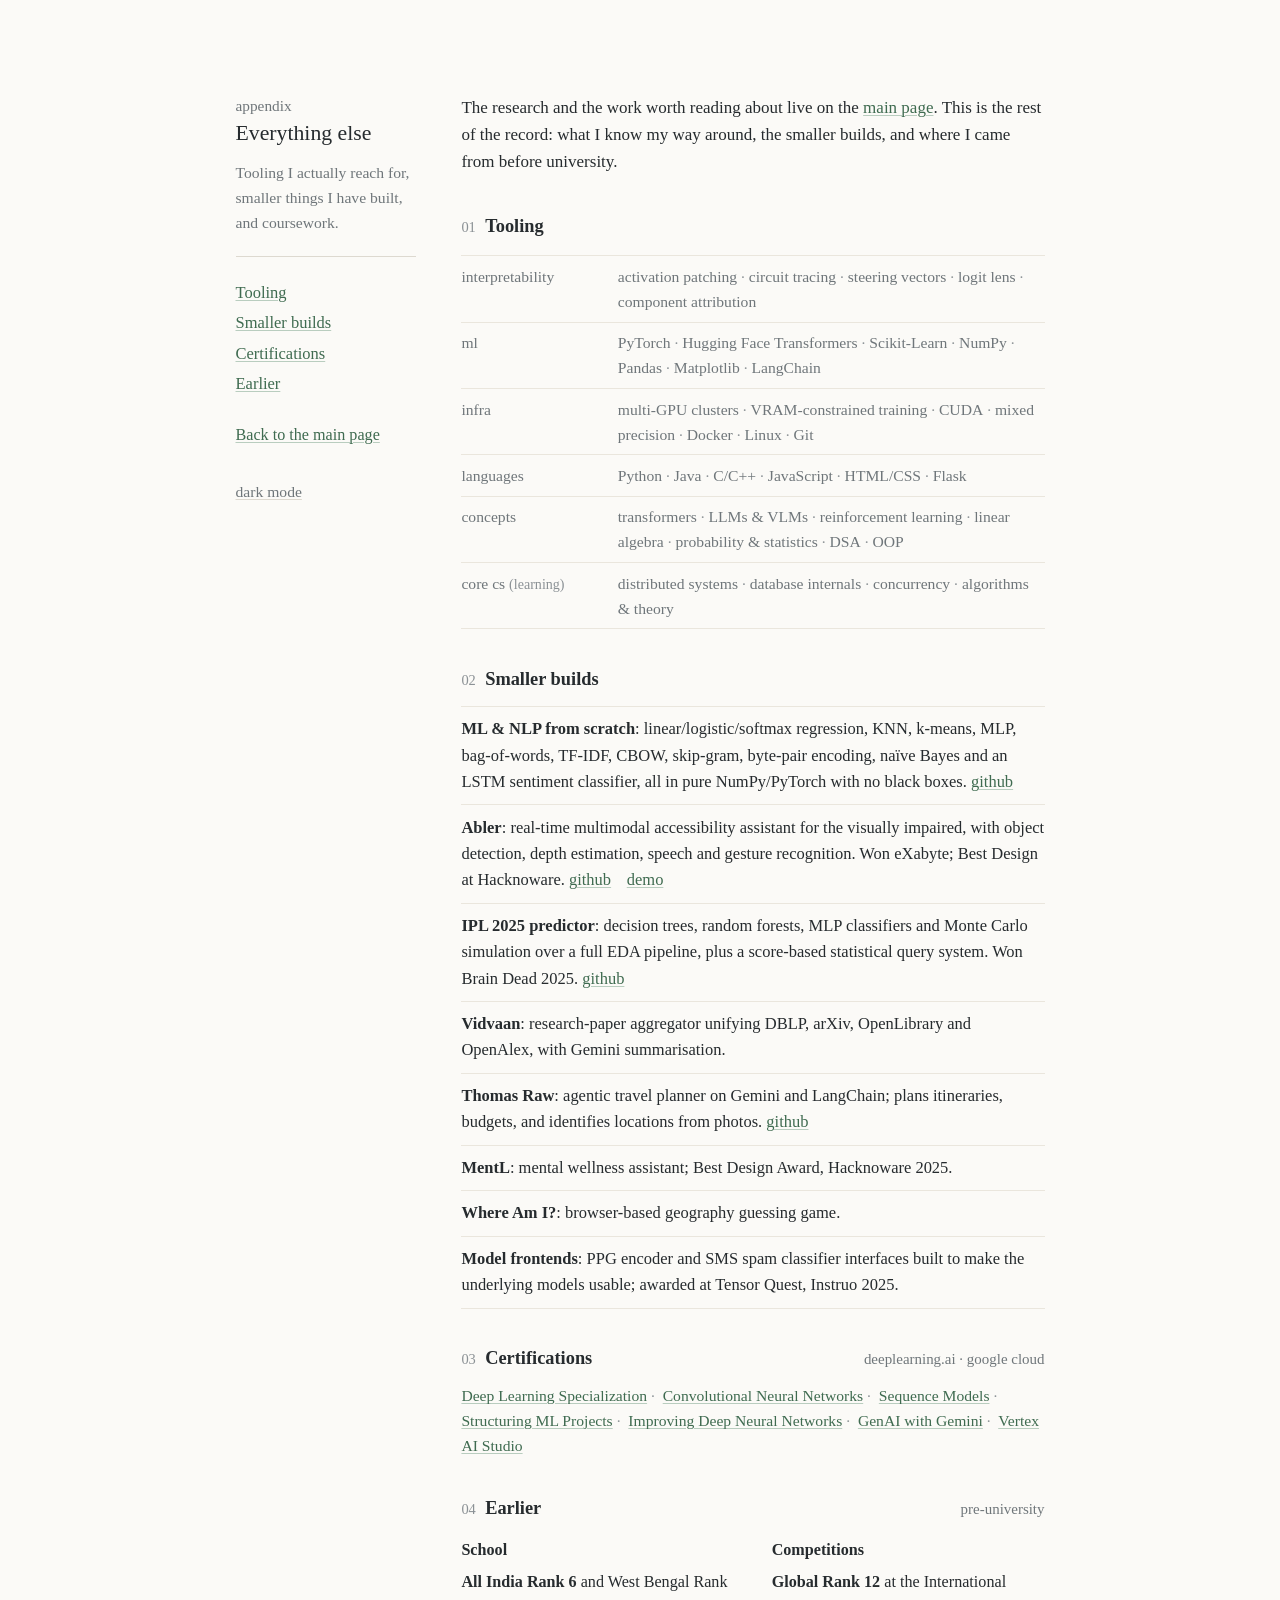
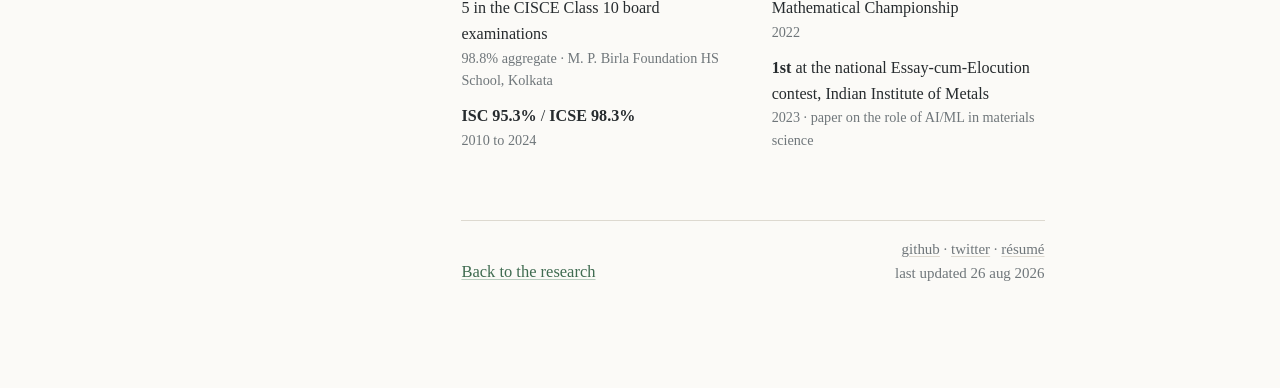
==== commit cbca9ee5: "restyle: plain document layout with a sticky profile rail Rebuilds the site as a quiet reading page:" ====
--- a/other.html
+++ b/other.html
@@ -1,19 +1,19 @@
 <!DOCTYPE html>
-<html lang="en" data-theme="dark">
+<html lang="en" data-theme="light">
 
 <head>
     <meta charset="UTF-8" />
     <meta name="viewport" content="width=device-width, initial-scale=1.0" />
-    <title>Aritro Shome — skills, builds &amp; certifications</title>
-    <meta name="description" content="Aritro Shome — technical skills, smaller builds, certifications and earlier academic results." />
+    <title>Aritro Shome, skills, builds &amp; certifications</title>
+    <meta name="description" content="Aritro Shome. Technical skills, smaller builds, certifications and earlier academic results." />
     <meta name="author" content="Aritro Shome" />
     <link rel="canonical" href="https://aritro.is-a.dev/other.html" />
-    <meta name="theme-color" content="#0b0b0d" media="(prefers-color-scheme: dark)" />
-    <meta name="theme-color" content="#fcfbf9" media="(prefers-color-scheme: light)" />
+    <meta name="theme-color" content="#16181a" media="(prefers-color-scheme: dark)" />
+    <meta name="theme-color" content="#fbfaf7" media="(prefers-color-scheme: light)" />
 
     <meta property="og:type" content="website" />
     <meta property="og:site_name" content="Aritro Shome" />
-    <meta property="og:title" content="Aritro Shome — skills, builds &amp; certifications" />
+    <meta property="og:title" content="Aritro Shome, skills, builds &amp; certifications" />
     <meta property="og:description" content="Technical skills, smaller builds, certifications and earlier academic results." />
     <meta property="og:url" content="https://aritro.is-a.dev/other.html" />
     <meta property="og:image" content="https://aritro.is-a.dev/og.png" />
@@ -27,9 +27,6 @@
     <link rel="icon" href="icon-512.png" sizes="512x512" type="image/png" />
     <link rel="apple-touch-icon" href="apple-touch-icon.png" />
 
-    <link rel="preconnect" href="https://fonts.googleapis.com" />
-    <link rel="preconnect" href="https://fonts.gstatic.com" crossorigin />
-    <link href="https://fonts.googleapis.com/css2?family=Newsreader:opsz,wght@6..72,300..600&family=Inter:wght@400..600&display=swap" rel="stylesheet" />
     <link rel="stylesheet" href="site.css" />
 
     <script>
@@ -37,7 +34,7 @@
             var s = null;
             try { s = localStorage.getItem('theme'); } catch (e) {}
             document.documentElement.setAttribute('data-theme',
-                s || (window.matchMedia('(prefers-color-scheme: light)').matches ? 'light' : 'dark'));
+                s || (window.matchMedia('(prefers-color-scheme: dark)').matches ? 'dark' : 'light'));
         })();
     </script>
     <script src="site.js" defer></script>
@@ -47,34 +44,40 @@
 <body>
     <a class="skip" href="#main">skip to content</a>
 
-    <div class="shell">
-        <div class="topbar">
-            <a class="wordmark" href="index.html" aria-label="Back to home">
-                <img src="icon-32.png" alt="" width="22" height="22" />
-                <span>← aritro shome</span>
-            </a>
-            <button class="theme-btn" id="theme-btn" type="button" aria-label="Switch colour theme">
-                <svg class="i-sun" viewBox="0 0 24 24" aria-hidden="true"><circle cx="12" cy="12" r="4.2"/><path d="M12 2.4v2.4M12 19.2v2.4M4.6 4.6l1.7 1.7M17.7 17.7l1.7 1.7M2.4 12h2.4M19.2 12h2.4M4.6 19.4l1.7-1.7M17.7 6.3l1.7-1.7"/></svg>
-                <svg class="i-moon" viewBox="0 0 24 24" aria-hidden="true"><path d="M20.5 14.4A8.6 8.6 0 1 1 9.6 3.5a6.9 6.9 0 0 0 10.9 10.9Z"/></svg>
-                <span id="theme-label">dark</span>
-            </button>
-        </div>
-    </div>
-
-    <main id="main">
-        <div class="shell">
+    <div class="layout">
+
+        <!-- ============================= rail ============================= -->
+        <aside class="rail">
+            <p class="rail-kicker">appendix</p>
+            <h1>Everything else</h1>
+            <p class="rail-note">Tooling I actually reach for, smaller things I have built, and coursework.</p>
+
+            <nav class="railnav" aria-label="On this page">
+                <a href="#s-skills">Tooling</a>
+                <a href="#s-builds">Smaller builds</a>
+                <a href="#s-certs">Certifications</a>
+                <a href="#s-earlier">Earlier</a>
+            </nav>
+
+            <p class="rail-back"><a href="index.html">Back to the main page</a></p>
+
+            <p class="rail-theme">
+                <button class="theme-btn" id="theme-btn" type="button" aria-label="Switch colour theme"><span id="theme-label">dark mode</span></button>
+            </p>
+        </aside>
+
+        <main id="main" class="flow">
 
             <header class="hero">
-                <p class="eyebrow">appendix</p>
-                <h1>Everything else</h1>
-                <p class="page-intro">The supporting detail — tooling I actually reach for, smaller things I've built, and coursework. The research lives on the <a href="index.html">main page</a>.</p>
+                <p class="page-intro">The research and the work worth reading about live on the <a href="index.html">main page</a>. This is the rest of the record: what I know my way around, the smaller builds, and where I came from before
+                    university.</p>
             </header>
 
-            <!-- ============================ skills =========================== -->
+            <!-- ============================ tooling ========================== -->
             <section aria-labelledby="s-skills">
                 <div class="sec-head">
                     <span class="idx">01</span>
-                    <h2 id="s-skills">tooling</h2>
+                    <h2 id="s-skills">Tooling</h2>
                 </div>
                 <div class="taggroup">
                     <div class="row">
@@ -120,19 +123,19 @@
             <section aria-labelledby="s-builds">
                 <div class="sec-head">
                     <span class="idx">02</span>
-                    <h2 id="s-builds">smaller builds</h2>
+                    <h2 id="s-builds">Smaller builds</h2>
                 </div>
                 <ul class="builds">
-                    <li><b>ML &amp; NLP from scratch</b> — linear/logistic/softmax regression, KNN, k-means, MLP, bag-of-words, TF-IDF, CBOW, skip-gram, byte-pair encoding, naïve Bayes and an LSTM sentiment classifier, all in pure NumPy/PyTorch with no
-                        black boxes. <a href="https://github.com/sortira" target="_blank" rel="noopener noreferrer">github ↗</a></li>
-                    <li><b>Abler</b> — real-time multimodal accessibility assistant for the visually impaired: object detection, depth estimation, speech and gesture recognition. Won eXabyte; Best Design at Hacknoware. <a href="https://github.com/TheSopranos" target="_blank" rel="noopener noreferrer">github ↗</a>
-                        <a href="https://youtu.be/hdMCwxbb7FY" target="_blank" rel="noopener noreferrer">demo ↗</a></li>
-                    <li><b>IPL 2025 predictor</b> — decision trees, random forests, MLP classifiers and Monte Carlo simulation over a full EDA pipeline, plus a score-based statistical query system. Won Brain Dead 2025. <a href="https://github.com/sortira/BrainDead2025" target="_blank" rel="noopener noreferrer">github ↗</a></li>
-                    <li><b>Vidvaan</b> — research-paper aggregator unifying DBLP, arXiv, OpenLibrary and OpenAlex, with Gemini summarisation.</li>
-                    <li><b>Thomas Raw</b> — agentic travel planner on Gemini + LangChain; plans itineraries, budgets, and identifies locations from photos. <a href="https://github.com/sortira/thomas-raw" target="_blank" rel="noopener noreferrer">github ↗</a></li>
-                    <li><b>MentL</b> — mental wellness assistant; Best Design Award, Hacknoware 2025.</li>
-                    <li><b>Where Am I?</b> — browser-based geography guessing game.</li>
-                    <li><b>Model frontends</b> — PPG encoder and SMS spam classifier interfaces built to make the underlying models usable; awarded at Tensor Quest, Instruo 2025.</li>
+                    <li><b>ML &amp; NLP from scratch</b>: linear/logistic/softmax regression, KNN, k-means, MLP, bag-of-words, TF-IDF, CBOW, skip-gram, byte-pair encoding, naïve Bayes and an LSTM sentiment classifier, all in pure NumPy/PyTorch with
+                        no black boxes. <a href="https://github.com/sortira" target="_blank" rel="noopener noreferrer">github</a></li>
+                    <li><b>Abler</b>: real-time multimodal accessibility assistant for the visually impaired, with object detection, depth estimation, speech and gesture recognition. Won eXabyte; Best Design at Hacknoware. <a href="https://github.com/TheSopranos" target="_blank" rel="noopener noreferrer">github</a>
+                        <a href="https://youtu.be/hdMCwxbb7FY" target="_blank" rel="noopener noreferrer">demo</a></li>
+                    <li><b>IPL 2025 predictor</b>: decision trees, random forests, MLP classifiers and Monte Carlo simulation over a full EDA pipeline, plus a score-based statistical query system. Won Brain Dead 2025. <a href="https://github.com/sortira/BrainDead2025" target="_blank" rel="noopener noreferrer">github</a></li>
+                    <li><b>Vidvaan</b>: research-paper aggregator unifying DBLP, arXiv, OpenLibrary and OpenAlex, with Gemini summarisation.</li>
+                    <li><b>Thomas Raw</b>: agentic travel planner on Gemini and LangChain; plans itineraries, budgets, and identifies locations from photos. <a href="https://github.com/sortira/thomas-raw" target="_blank" rel="noopener noreferrer">github</a></li>
+                    <li><b>MentL</b>: mental wellness assistant; Best Design Award, Hacknoware 2025.</li>
+                    <li><b>Where Am I?</b>: browser-based geography guessing game.</li>
+                    <li><b>Model frontends</b>: PPG encoder and SMS spam classifier interfaces built to make the underlying models usable; awarded at Tensor Quest, Instruo 2025.</li>
                 </ul>
             </section>
 
@@ -140,7 +143,7 @@
             <section aria-labelledby="s-certs">
                 <div class="sec-head">
                     <span class="idx">03</span>
-                    <h2 id="s-certs">certifications</h2>
+                    <h2 id="s-certs">Certifications</h2>
                     <span class="aside">deeplearning.ai · google cloud</span>
                 </div>
                 <div class="tags">
@@ -154,32 +157,32 @@
                 </div>
             </section>
 
-            <!-- =========================== earlier ========================== -->
+            <!-- ============================ earlier ========================== -->
             <section aria-labelledby="s-earlier">
                 <div class="sec-head">
                     <span class="idx">04</span>
-                    <h2 id="s-earlier">earlier</h2>
+                    <h2 id="s-earlier">Earlier</h2>
                     <span class="aside">pre-university</span>
                 </div>
                 <div class="cred">
                     <div>
-                        <h3>school</h3>
+                        <h3>School</h3>
                         <ul>
-                            <li><b>All India Rank 6</b>, West Bengal Rank 5 — CISCE Class 10 board examinations
+                            <li><b>All India Rank 6</b> and West Bengal Rank 5 in the CISCE Class 10 board examinations
                                 <span class="sub">98.8% aggregate · M. P. Birla Foundation HS School, Kolkata</span>
                             </li>
                             <li><b>ISC 95.3%</b> / <b>ICSE 98.3%</b>
-                                <span class="sub">2010 — 2024</span>
+                                <span class="sub">2010 to 2024</span>
                             </li>
                         </ul>
                     </div>
                     <div>
-                        <h3>competitions</h3>
+                        <h3>Competitions</h3>
                         <ul>
-                            <li><b>Global Rank 12</b> — International Mathematical Championship
+                            <li><b>Global Rank 12</b> at the International Mathematical Championship
                                 <span class="sub">2022</span>
                             </li>
-                            <li><b>1st</b> — national Essay-cum-Elocution contest, Indian Institute of Metals
+                            <li><b>1st</b> at the national Essay-cum-Elocution contest, Indian Institute of Metals
                                 <span class="sub">2023 · paper on the role of AI/ML in materials science</span>
                             </li>
                         </ul>
@@ -187,21 +190,19 @@
                 </div>
             </section>
 
-        </div>
-
-        <footer>
-            <div class="shell">
+            <footer>
                 <div class="foot-grid">
-                    <p class="foot-say"><a href="index.html">← back to the research</a></p>
+                    <p class="foot-say"><a href="index.html">Back to the research</a></p>
                     <p class="foot-meta">
                         <a href="https://github.com/sortira" target="_blank" rel="noopener noreferrer">github</a> ·
                         <a href="https://x.com/silicognition" target="_blank" rel="noopener noreferrer">twitter</a> ·
-                        <a href="resume.pdf">résumé</a><br /> last updated <time datetime="2026-08-02">2 aug 2026</time>
+                        <a href="resume.pdf">résumé</a><br /> last updated <time datetime="2026-08-26">26 aug 2026</time>
                     </p>
                 </div>
-            </div>
-        </footer>
-    </main>
+            </footer>
+
+        </main>
+    </div>
 </body>
 
 </html>
--- a/site.css
+++ b/site.css
@@ -1,125 +1,143 @@
 /* ==========================================================================
-   aritro.is-a.dev — shared stylesheet
-   tokens · base · layout · components · responsive
+   aritro.is-a.dev shared stylesheet
+   a plain document: profile rail, old-style serif, hairline rules.
+   tokens · base · layout · rail · sections · components · responsive
    ========================================================================== */
 
 
 /* ---------------------------------------------------------------- tokens -- */
 
 :root {
-    --ink: #e9e9ec;
-    --ink-muted: #a6a6ae;
-    --ink-faint: #7e7e88;
-    --bg: #0b0b0d;
-    --bg-raised: #131316;
-    --rule: #26262c;
-    --rule-soft: #1b1b20;
-    --accent: #fbc44b;
-    --accent-ink: #fbc44b;
-    --accent-wash: rgba(251, 196, 75, .09);
-    --accent-line: rgba(251, 196, 75, .40);
-    --sans: 'Inter', -apple-system, BlinkMacSystemFont, 'Segoe UI', system-ui, sans-serif;
-    --serif: 'Newsreader', Constantia, Georgia, 'Times New Roman', serif;
-    --mono: ui-monospace, SFMono-Regular, 'SF Mono', Consolas, 'Liberation Mono', Menlo, monospace;
-    --shell: 1120px;
-    --prose: 66ch;
-    --step: clamp(3.5rem, 7vw, 5.5rem);
+    --bg: #fbfaf7;
+    --text: #262b2e;
+    --muted: #6f767a;
+    --faint: #8b9195;
+    --rule: #ddd9d0;
+    --rule-soft: #eae6dd;
+    --link: #3f6b50;
+    --link-line: #b9cdbf;
+    --select-bg: #dfeadd;
+    --select-fg: #1b2620;
+    --serif: "Iowan Old Style", "Palatino Linotype", Palatino, "Book Antiqua", Georgia, serif;
+    color-scheme: light;
+}
+
+[data-theme="dark"] {
+    --bg: #16181a;
+    --text: #e5e3dd;
+    --muted: #a1a7a6;
+    --faint: #7d8385;
+    --rule: #2f3234;
+    --rule-soft: #242729;
+    --link: #8bbd9c;
+    --link-line: #40594a;
+    --select-bg: #2a3830;
+    --select-fg: #e5e3dd;
     color-scheme: dark;
 }
 
-[data-theme="light"] {
-    --ink: #17171a;
-    --ink-muted: #57575e;
-    --ink-faint: #6e6e76;
-    --bg: #fcfbf9;
-    --bg-raised: #f5f3ef;
-    --rule: #e2ded6;
-    --rule-soft: #ece9e2;
-    --accent: #8a5a06;
-    --accent-ink: #8a5a06;
-    --accent-wash: rgba(138, 90, 6, .07);
-    --accent-line: rgba(138, 90, 6, .40);
-    color-scheme: light;
-}
-
 
 /* ------------------------------------------------------------------ base -- */
 
-*,
-*::before,
-*::after {
+* {
     box-sizing: border-box;
-    margin: 0;
-    padding: 0;
 }
 
 html {
+    min-height: 100vh;
+    background: var(--bg);
     -webkit-text-size-adjust: 100%;
-}
-
-body {
-    background: var(--bg);
-    color: var(--ink);
-    font-family: var(--sans);
-    font-size: 16px;
-    line-height: 1.65;
-    font-weight: 400;
     -webkit-font-smoothing: antialiased;
     -moz-osx-font-smoothing: grayscale;
-    overflow-x: hidden;
+}
+
+body {
+    max-width: 860px;
+    margin: 0 auto;
+    padding: 5.5em 1.5em 6em;
+    background: var(--bg);
+    color: var(--text);
+    font-family: var(--serif);
+    font-size: 17px;
+    line-height: 1.6;
 }
 
 ::selection {
-    background: var(--accent);
-    color: #0b0b0d;
-}
-
-[data-theme="light"] ::selection {
-    color: #fcfbf9;
-}
-
-
-/* ---------------------------------------------------------------- layout -- */
-
-.shell {
-    max-width: var(--shell);
-    margin: 0 auto;
-    padding: 0 clamp(1.25rem, 5vw, 4rem);
+    background: var(--select-bg);
+    color: var(--select-fg);
+}
+
+img {
+    max-width: 100%;
+    height: auto;
+}
+
+p {
+    margin: 0 0 1em;
+}
+
+h1,
+h2,
+h3 {
+    font-weight: normal;
+}
+
+h1 {
+    margin: .7em 0 .1em;
+    font-size: 1.4em;
+    line-height: 1.2;
+}
+
+h2 {
+    margin: 2.1em 0 .55em;
+    font-size: 1.08em;
+    font-weight: bold;
+}
+
+h3 {
+    margin: 1.55em 0 .4em;
+    font-size: 1em;
+    font-weight: bold;
+}
+
+.handle,
+.date,
+.when,
+.sub,
+.aside,
+.note,
+.rail-note {
+    color: var(--muted);
 }
 
 
 /* ----------------------------------------------------------------- links -- */
 
-
-/* the accent colour means "interactive". nothing else gets it. */
-
 a {
-    color: var(--accent-ink);
-    text-decoration: none;
-    border-bottom: 1px solid var(--accent-line);
-    transition: border-color .18s ease, background-color .18s ease, color .18s ease;
+    color: var(--link);
+    text-underline-offset: 2px;
+    text-decoration-thickness: 1px;
+    text-decoration-color: var(--link-line);
 }
 
 a:hover {
-    border-bottom-color: var(--accent-ink);
-    background: var(--accent-wash);
+    text-decoration-color: var(--link);
 }
 
 a:focus-visible,
 button:focus-visible {
-    outline: 2px solid var(--accent-ink);
+    outline: 2px solid var(--link);
     outline-offset: 3px;
-    border-radius: 2px;
 }
 
 a.plain {
-    color: inherit;
-    border-bottom-color: var(--rule);
+    color: var(--muted);
+    text-decoration-color: var(--rule);
 }
 
 a.plain:hover {
-    color: var(--accent-ink);
-    border-bottom-color: var(--accent-ink);
+    color: var(--link);
+    text-decoration-color: var(--link);
 }
 
 .skip {
@@ -127,16 +145,11 @@
     left: 1rem;
     top: -4rem;
     z-index: 99;
-    background: var(--accent);
-    color: #0b0b0d;
-    font: 600 .85rem/1 var(--sans);
-    padding: .7rem 1.1rem;
-    border: 0;
-    border-radius: 4px;
-}
-
-[data-theme="light"] .skip {
-    color: #fcfbf9;
+    background: var(--text);
+    color: var(--bg);
+    font-size: .9em;
+    padding: .55em 1em;
+    text-decoration: none;
 }
 
 .skip:focus {
@@ -144,419 +157,291 @@
 }
 
 
-/* ---------------------------------------------------------------- topbar -- */
-
-.topbar {
-    display: flex;
-    align-items: center;
-    justify-content: space-between;
-    gap: 1rem;
-    padding: 1.5rem 0 0;
-}
-
-.wordmark {
-    display: inline-flex;
-    align-items: center;
-    gap: .6rem;
-    font: 500 .8rem/1 var(--mono);
-    letter-spacing: .06em;
-    text-transform: uppercase;
-    color: var(--ink-faint);
+/* ---------------------------------------------------------------- layout -- */
+
+.layout {
+    display: grid;
+    grid-template-columns: 180px minmax(0, 640px);
+    gap: 2.7em;
+    align-items: start;
+}
+
+.flow {
+    min-width: 0;
+}
+
+
+/* ------------------------------------------------------------------ rail -- */
+
+.rail {
+    position: sticky;
+    top: 4em;
+}
+
+.avatar {
+    display: block;
+    width: 112px;
+    height: 112px;
+    object-fit: cover;
+    object-position: center top;
+    margin-bottom: .9em;
+}
+
+.rail h1 {
+    margin: 0 0 .05em;
+    font-size: 1.28em;
+}
+
+.rail .handle {
+    margin: 0;
+    font-size: .95em;
+}
+
+.rail-kicker {
+    margin: 0 0 .15em;
+    font-size: .9em;
+    color: var(--muted);
+}
+
+.rail-note {
+    margin: .9em 0 0;
+    font-size: .92em;
+}
+
+.links,
+.railnav {
+    margin: 1.2em 0 0;
+}
+
+.links a,
+.railnav a {
+    display: block;
+    margin: .25em 0;
+    font-size: .97em;
+}
+
+.railnav {
+    padding-top: 1.1em;
+    border-top: 1px solid var(--rule);
+}
+
+.rail-back {
+    margin: 1.5em 0 0;
+    font-size: .95em;
+}
+
+
+/* the margin note, kept quiet */
+
+.sidenote {
+    margin-top: 1.8em;
+    padding-top: 1.1em;
+    border-top: 1px solid var(--rule);
+}
+
+.sidenote h2 {
+    margin: 0 0 .4em;
+    font-size: .95em;
+    font-weight: bold;
+}
+
+.sidenote ul {
+    margin: 0;
+    padding: 0;
+    list-style: none;
+}
+
+.sidenote li {
+    font-size: .92em;
+    color: var(--muted);
+}
+
+.sidenote p {
+    margin: .7em 0 0;
+    font-size: .88em;
+    color: var(--faint);
+}
+
+.rail-theme {
+    margin: 1.8em 0 0;
+}
+
+.theme-btn {
+    padding: 0;
+    background: none;
     border: 0;
-}
-
-.wordmark:hover {
-    background: none;
-    color: var(--ink);
-}
-
-.wordmark img {
-    width: 22px;
-    height: 22px;
-    border-radius: 5px;
-    display: block;
-}
-
-.theme-btn {
-    display: inline-flex;
-    align-items: center;
-    gap: .45rem;
-    background: none;
-    border: 1px solid var(--rule);
-    border-radius: 999px;
-    color: var(--ink-muted);
-    font: 500 .72rem/1 var(--mono);
-    letter-spacing: .08em;
-    text-transform: uppercase;
-    padding: .5rem .85rem;
+    font: inherit;
+    font-size: .92em;
+    color: var(--muted);
+    text-decoration: underline;
+    text-underline-offset: 2px;
+    text-decoration-thickness: 1px;
+    text-decoration-color: var(--rule);
     cursor: pointer;
-    transition: border-color .18s ease, color .18s ease;
 }
 
 .theme-btn:hover {
-    border-color: var(--accent-ink);
-    color: var(--ink);
-}
-
-.theme-btn svg {
-    width: 13px;
-    height: 13px;
-    fill: none;
-    stroke: currentColor;
-    stroke-width: 1.7;
-    stroke-linecap: round;
-}
-
-[data-theme="dark"] .i-sun {
-    display: none;
-}
-
-[data-theme="light"] .i-moon {
-    display: none;
-}
-
-
-/* ------------------------------------------------------------------ hero -- */
+    color: var(--link);
+    text-decoration-color: var(--link);
+}
+
+
+/* ------------------------------------------------------------------ intro -- */
 
 .hero {
-    padding: clamp(3rem, 8vw, 6rem) 0 0;
-}
-
-.eyebrow {
-    display: flex;
-    align-items: center;
-    gap: .7rem;
-    font: 500 .74rem/1 var(--mono);
-    letter-spacing: .13em;
-    text-transform: uppercase;
-    color: var(--accent-ink);
-    margin-bottom: 1.5rem;
-}
-
-.eyebrow::before {
-    content: "";
-    width: 26px;
-    height: 1px;
-    background: var(--accent-ink);
-    flex: none;
-}
-
-.hero h1 {
-    font-family: var(--serif);
-    font-size: clamp(3.1rem, 10.5vw, 6.5rem);
-    font-weight: 400;
-    line-height: .95;
-    letter-spacing: -.025em;
-    font-optical-sizing: auto;
-}
-
-.hero .handle {
-    font: 400 1rem/1 var(--mono);
-    color: var(--ink-faint);
-    margin-top: 1.1rem;
-}
-
-.lede {
-    font-family: var(--serif);
-    font-size: clamp(1.26rem, 2.4vw, 1.6rem);
-    line-height: 1.45;
-    font-weight: 300;
-    color: var(--ink);
-    margin-top: 2.6rem;
-    max-width: 44ch;
-    text-wrap: pretty;
-}
-
-.lede em {
-    font-style: italic;
-    color: var(--accent-ink);
-}
-
-.hero-grid {
-    display: grid;
-    grid-template-columns: minmax(0, 1fr) auto;
-    gap: clamp(2rem, 5vw, 4.5rem);
-    align-items: start;
-}
-
-
-/* -------------------------------------------------- portrait + sidenote -- */
-
-.figure-stack {
-    display: flex;
-    flex-direction: column;
-    gap: 1.6rem;
-    width: clamp(180px, 22vw, 226px);
-}
-
-.portrait {
-    width: 100%;
-    /* height:auto is required — the width/height attrs on the <img> are
-     presentational hints that would otherwise beat aspect-ratio */
-    height: auto;
-    aspect-ratio: 1;
-    border-radius: 10px;
-    display: block;
-    object-fit: cover;
-    filter: saturate(.94);
-    border: 1px solid var(--rule);
-}
-
-
-/* margin note — quiet by design */
-
-.sidenote h2 {
-    font: 500 .68rem/1 var(--mono);
-    letter-spacing: .11em;
-    text-transform: uppercase;
-    color: var(--ink-faint);
-    margin-bottom: .7rem;
-}
-
-.sidenote ul {
-    list-style: none;
-    display: grid;
-    gap: .28rem;
-}
-
-.sidenote li {
-    font: 400 .82rem/1.4 var(--mono);
-    color: var(--ink-muted);
-}
-
-.sidenote p {
-    font: 400 .72rem/1.5 var(--mono);
-    color: var(--ink-faint);
-    margin-top: .7rem;
-}
-
-
-/* -------------------------------------------------------------- link row -- */
-
-.linkrow {
-    display: flex;
-    flex-wrap: wrap;
-    gap: .45rem .5rem;
-    margin-top: 2.6rem;
-    font: 500 .82rem/1 var(--mono);
-    letter-spacing: .02em;
-}
-
-.linkrow a {
-    border: 1px solid var(--rule);
-    border-radius: 999px;
-    padding: .58rem .95rem;
-    color: var(--ink-muted);
-}
-
-.linkrow a:hover {
-    color: var(--ink);
-    border-color: var(--accent-ink);
-    background: var(--accent-wash);
-}
-
-.linkrow a.primary {
-    border-color: var(--accent-ink);
-    color: var(--accent-ink);
+    margin-bottom: 2.2em;
+}
+
+.hero p:last-child {
+    margin-bottom: 0;
+}
+
+.page-intro {
+    margin-bottom: 0;
 }
 
 
 /* -------------------------------------------------------------- sections -- */
 
-section {
-    padding: var(--step) 0 0;
+section:first-of-type h2 {
+    margin-top: 0;
 }
 
 .sec-head {
     display: flex;
     align-items: baseline;
-    gap: 1rem;
-    padding-bottom: 1.1rem;
-    margin-bottom: 2.2rem;
-    border-bottom: 1px solid var(--rule);
+    gap: .55em;
+    margin: 2.1em 0 .55em;
 }
 
 .sec-head h2 {
-    font-family: var(--sans);
-    font-size: .78rem;
-    font-weight: 600;
-    letter-spacing: .14em;
-    text-transform: uppercase;
-    color: var(--ink);
+    margin: 0;
 }
 
 .sec-head .idx {
-    font: 400 .72rem/1 var(--mono);
-    color: var(--ink-faint);
-    flex: none;
+    font-size: .85em;
+    color: var(--faint);
 }
 
 .sec-head .aside {
     margin-left: auto;
-    font: 400 .78rem/1 var(--mono);
-    color: var(--ink-faint);
-    flex: none;
-}
-
-
-/* a quiet standalone footnote */
+    font-size: .88em;
+}
 
 .note {
-    font: 400 .78rem/1.6 var(--mono);
-    color: var(--ink-faint);
+    margin: 1.4em 0 0;
+    font-size: .92em;
 }
 
 
 /* ------------------------------------------------------------------- now -- */
 
+
+/* a dated index: line left, date right, hairline between */
+
 .now {
+    margin: .7em 0 0;
+    padding: 0;
     list-style: none;
-    display: grid;
-    gap: .85rem;
-    max-width: 72ch;
+    border-top: 1px solid var(--rule);
 }
 
 .now li {
     display: grid;
-    grid-template-columns: 5.6rem minmax(0, 1fr);
-    gap: 1.2rem;
+    grid-template-columns: minmax(0, 1fr) auto;
+    gap: 1em;
     align-items: baseline;
+    padding: .42em 0;
+    border-bottom: 1px solid var(--rule);
 }
 
 .now time {
-    font: 400 .78rem/1.6 var(--mono);
-    color: var(--ink-faint);
-    letter-spacing: .02em;
+    order: 2;
+    font-size: .9em;
+    color: var(--muted);
     white-space: nowrap;
 }
 
 .now p {
-    color: var(--ink-muted);
-    font-size: .95rem;
-}
-
-.now b {
-    color: var(--ink);
-    font-weight: 500;
+    margin: 0;
 }
 
 
 /* --------------------------------------------------------------- entries -- */
 
 .entry {
-    padding: 0 0 2.4rem;
-    margin-bottom: 2.4rem;
+    padding-bottom: 1.7em;
+    margin-bottom: 1.7em;
     border-bottom: 1px solid var(--rule-soft);
 }
 
-.entry:last-child {
+.entry:last-of-type {
+    padding-bottom: 0;
+    margin-bottom: 0;
     border-bottom: 0;
-    margin-bottom: 0;
-    padding-bottom: 0;
 }
 
 .entry-top {
     display: flex;
     flex-wrap: wrap;
     align-items: baseline;
-    gap: .4rem 1rem;
-    margin-bottom: .3rem;
+    gap: .1em 1em;
 }
 
 .entry-top h3 {
-    font-family: var(--serif);
-    font-size: 1.44rem;
-    font-weight: 400;
-    line-height: 1.2;
-    letter-spacing: -.01em;
+    margin: 0;
 }
 
 .entry-top .when {
     margin-left: auto;
-    font: 400 .78rem/1.6 var(--mono);
-    color: var(--ink-faint);
+    font-size: .9em;
     white-space: nowrap;
 }
 
 .entry-org {
-    font-size: .92rem;
-    color: var(--ink-muted);
-    margin-bottom: 1.1rem;
+    margin: 0 0 .6em;
+    font-size: .95em;
+    color: var(--muted);
 }
 
 .entry ul {
-    list-style: none;
-    display: grid;
-    gap: .7rem;
-    max-width: var(--prose);
-}
-
-.entry ul li {
-    position: relative;
-    padding-left: 1.1rem;
-    color: var(--ink-muted);
-    font-size: .95rem;
-    text-wrap: pretty;
-}
-
-.entry ul li::before {
-    content: "";
-    position: absolute;
-    left: 0;
-    top: .62em;
-    width: 4px;
-    height: 4px;
-    border-radius: 50%;
-    background: var(--ink-faint);
-}
-
-.entry ul strong {
-    color: var(--ink);
-    font-weight: 500;
+    margin: 0;
+    padding-left: 1.15em;
+}
+
+.entry li {
+    margin: .35em 0;
 }
 
 .entry .tags {
-    margin-top: 1.2rem;
+    margin-top: .8em;
 }
 
 
 /* ------------------------------------------------------------------ refs -- */
 
 .refs {
-    display: flex;
-    flex-wrap: wrap;
-    gap: .3rem .9rem;
-    margin-top: 1.2rem;
-    font: 500 .8rem/1 var(--mono);
+    margin-top: .7em;
+    font-size: .92em;
 }
 
 .refs a {
-    padding: .3rem 0;
+    margin-right: 1em;
 }
 
 
 /* --------------------------------------------------------------- writing -- */
 
 .writing {
-    display: flex;
-    flex-wrap: wrap;
-    align-items: baseline;
-    gap: .5rem 1.2rem;
-    padding: 1.5rem 1.6rem;
-    background: var(--bg-raised);
-    border: 1px solid var(--rule-soft);
-    border-left: 2px solid var(--accent-ink);
-    border-radius: 4px;
-    max-width: 78ch;
-}
-
-.writing .url {
-    font: 500 1rem/1 var(--mono);
+    margin: .8em 0 0;
+    padding: .25em 1em;
+    border-left: 2px solid var(--rule);
 }
 
 .writing p {
-    color: var(--ink-muted);
-    font-size: .92rem;
+    margin: .15em 0 0;
+    color: var(--muted);
+    font-size: .95em;
 }
 
 
@@ -564,217 +449,214 @@
 
 .cred {
     display: grid;
-    grid-template-columns: repeat(auto-fit, minmax(min(100%, 300px), 1fr));
-    gap: 2.4rem clamp(2rem, 4vw, 3.5rem);
-    max-width: 100ch;
-}
-
-.cred h3 {
-    font: 600 .72rem/1 var(--sans);
-    letter-spacing: .13em;
-    text-transform: uppercase;
-    color: var(--ink-faint);
-    margin-bottom: 1rem;
+    grid-template-columns: repeat(auto-fit, minmax(min(100%, 240px), 1fr));
+    gap: 1.4em 2.2em;
+    margin-top: .8em;
+}
+
+.cred h3,
+.taggroup .row h3 {
+    margin: 0 0 .4em;
+    font-size: .95em;
 }
 
 .cred ul {
+    margin: 0;
+    padding: 0;
     list-style: none;
-    display: grid;
-    gap: .8rem;
 }
 
 .cred li {
-    font-size: .92rem;
-    color: var(--ink-muted);
-    text-wrap: pretty;
-}
-
-.cred li b {
-    color: var(--ink);
-    font-weight: 500;
-}
-
-.cred li .sub {
+    margin: 0 0 .7em;
+    font-size: .95em;
+}
+
+.cred li:last-child {
+    margin-bottom: 0;
+}
+
+.sub {
     display: block;
-    font: 400 .74rem/1.5 var(--mono);
-    color: var(--ink-faint);
-    margin-top: .12rem;
+    font-size: .88em;
 }
 
 
 /* ---------------------------------------------------------------- builds -- */
 
 .builds {
+    margin: .7em 0 0;
+    padding: 0;
     list-style: none;
-    display: grid;
-    gap: 1.15rem;
-    max-width: 80ch;
+    border-top: 1px solid var(--rule-soft);
 }
 
 .builds li {
-    font-size: .95rem;
-    color: var(--ink-muted);
-    text-wrap: pretty;
-}
-
-.builds li b {
-    color: var(--ink);
-    font-weight: 500;
-}
-
-.page-intro {
-    color: var(--ink-muted);
-    max-width: var(--prose);
-    margin-top: 1.2rem;
-    text-wrap: pretty;
+    padding: .55em 0;
+    border-bottom: 1px solid var(--rule-soft);
+    font-size: .97em;
+}
+
+.builds a + a {
+    margin-left: .7em;
 }
 
 
 /* ------------------------------------------------------------ tag groups -- */
 
-
-/* tech-stack chips (entries) and skill/cert groups (other.html) */
-
 .taggroup {
-    display: grid;
-    gap: 1.6rem;
-    max-width: 88ch;
+    margin-top: .8em;
 }
 
 .taggroup .row {
     display: grid;
-    grid-template-columns: 9.5rem minmax(0, 1fr);
-    gap: .4rem 1.4rem;
-    align-items: start;
+    grid-template-columns: 8em minmax(0, 1fr);
+    gap: .2em 1.2em;
+    align-items: baseline;
+    padding: .45em 0;
+    border-bottom: 1px solid var(--rule-soft);
+}
+
+.taggroup .row:first-child {
+    border-top: 1px solid var(--rule-soft);
 }
 
 .taggroup .row h3 {
-    font: 600 .72rem/1.7 var(--sans);
-    letter-spacing: .13em;
-    text-transform: uppercase;
-    color: var(--ink-faint);
+    margin: 0;
+    font-weight: normal;
+    color: var(--muted);
+    font-size: .92em;
 }
 
 .taggroup .row h3 .wip {
-    display: block;
-    font-weight: 400;
-    letter-spacing: .06em;
-    text-transform: none;
-    font-family: var(--mono);
-    font-size: .68rem;
-}
+    font-size: .9em;
+    color: var(--faint);
+}
+
+
+/* tags read as a run of words, split by hairline dots */
 
 .tags {
-    display: flex;
-    flex-wrap: wrap;
-    gap: .35rem;
-}
-
-.tags span,
-.tags a {
-    font: 400 .78rem/1 var(--mono);
-    color: var(--ink-muted);
-    background: var(--bg-raised);
-    border: 1px solid var(--rule-soft);
-    border-radius: 4px;
-    padding: .42rem .6rem;
-}
-
-.tags a {
-    color: var(--accent-ink);
-    border-color: var(--accent-line);
-}
-
-.tags a:hover {
-    border-color: var(--accent-ink);
+    font-size: .92em;
+    color: var(--muted);
+}
+
+.tags span:not(:last-child)::after,
+.tags a:not(:last-child)::after {
+    content: " · ";
+    display: inline-block;
+    white-space: pre;
+    color: var(--faint);
+    text-decoration: none;
 }
 
 
 /* ---------------------------------------------------------------- footer -- */
 
 footer {
-    margin-top: var(--step);
-    padding: 2.4rem 0 3rem;
+    margin-top: 4em;
+    padding-top: 1em;
     border-top: 1px solid var(--rule);
 }
 
 .foot-grid {
     display: flex;
     flex-wrap: wrap;
-    gap: 1.6rem 2.5rem;
+    gap: .6em 2.5em;
     align-items: flex-end;
     justify-content: space-between;
 }
 
 .foot-say {
-    font-family: var(--serif);
-    font-size: 1.16rem;
-    font-weight: 300;
-    line-height: 1.5;
-    max-width: 44ch;
-    color: var(--ink);
+    max-width: 46ch;
+    margin: 0;
+    font-size: .97em;
 }
 
 .foot-meta {
-    font: 400 .74rem/1.8 var(--mono);
-    color: var(--ink-faint);
+    margin: 0;
+    font-size: .88em;
+    color: var(--muted);
     text-align: right;
 }
 
 .foot-meta a {
-    color: var(--ink-faint);
-    border-bottom-color: var(--rule);
+    color: var(--muted);
+    text-decoration-color: var(--rule);
 }
 
 .foot-meta a:hover {
-    color: var(--ink);
+    color: var(--link);
 }
 
 
 /* ------------------------------------------------------------ responsive -- */
 
-@media (max-width: 760px) {
-     :root {
-        --step: 3.25rem;
-    }
-    .hero-grid {
-        grid-template-columns: 1fr;
-        gap: 2.2rem;
-    }
-    .figure-stack {
-        width: 100%;
-        gap: 1.4rem;
-    }
-    .portrait {
-        width: 116px;
-    }
-    .lede {
-        max-width: none;
-        margin-top: 2rem;
+@media (max-width: 700px) {
+    body {
+        padding: 2.25em 1.15em 4em;
+    }
+    .layout {
+        display: block;
+    }
+    /* the profile rail collapses into a masthead: avatar beside the name */
+    .rail {
+        position: static;
+        margin-bottom: 2.2em;
+        padding-bottom: 1.4em;
+        border-bottom: 1px solid var(--rule);
+    }
+    .rail.profile {
+        display: grid;
+        grid-template-columns: 72px 1fr;
+        gap: 0 1em;
+        align-items: start;
+    }
+    .avatar {
+        width: 72px;
+        height: 72px;
+        grid-row: 1 / 4;
+        margin-bottom: 0;
+    }
+    .rail h1 {
+        font-size: 1.18em;
+    }
+    .sidenote,
+    .rail-theme,
+    .railnav,
+    .rail-back,
+    .rail-note {
+        grid-column: 1 / -1;
+    }
+    .links {
+        margin: .5em 0 0;
+    }
+    .links a,
+    .railnav a {
+        display: inline;
+        margin: 0 .85em 0 0;
+    }
+    .railnav {
+        display: flex;
+        flex-wrap: wrap;
+        gap: 0 .85em;
+    }
+    .now li {
+        display: block;
+        padding: .55em 0;
+    }
+    .now time {
+        display: block;
+        font-size: .88em;
     }
     .entry-top .when {
         margin-left: 0;
         width: 100%;
     }
-    .now li,
     .taggroup .row {
         grid-template-columns: 1fr;
-        gap: .1rem;
+        gap: .1em;
     }
     .foot-meta {
         text-align: left;
     }
 }
-
-
-/* -------------------------------------------------------- reduced motion -- */
-
-@media (prefers-reduced-motion: reduce) {
-    *,
-    *::before,
-    *::after {
-        animation-duration: .001ms !important;
-        animation-delay: 0s !important;
-        transition-duration: .001ms !important;
-    }
-}
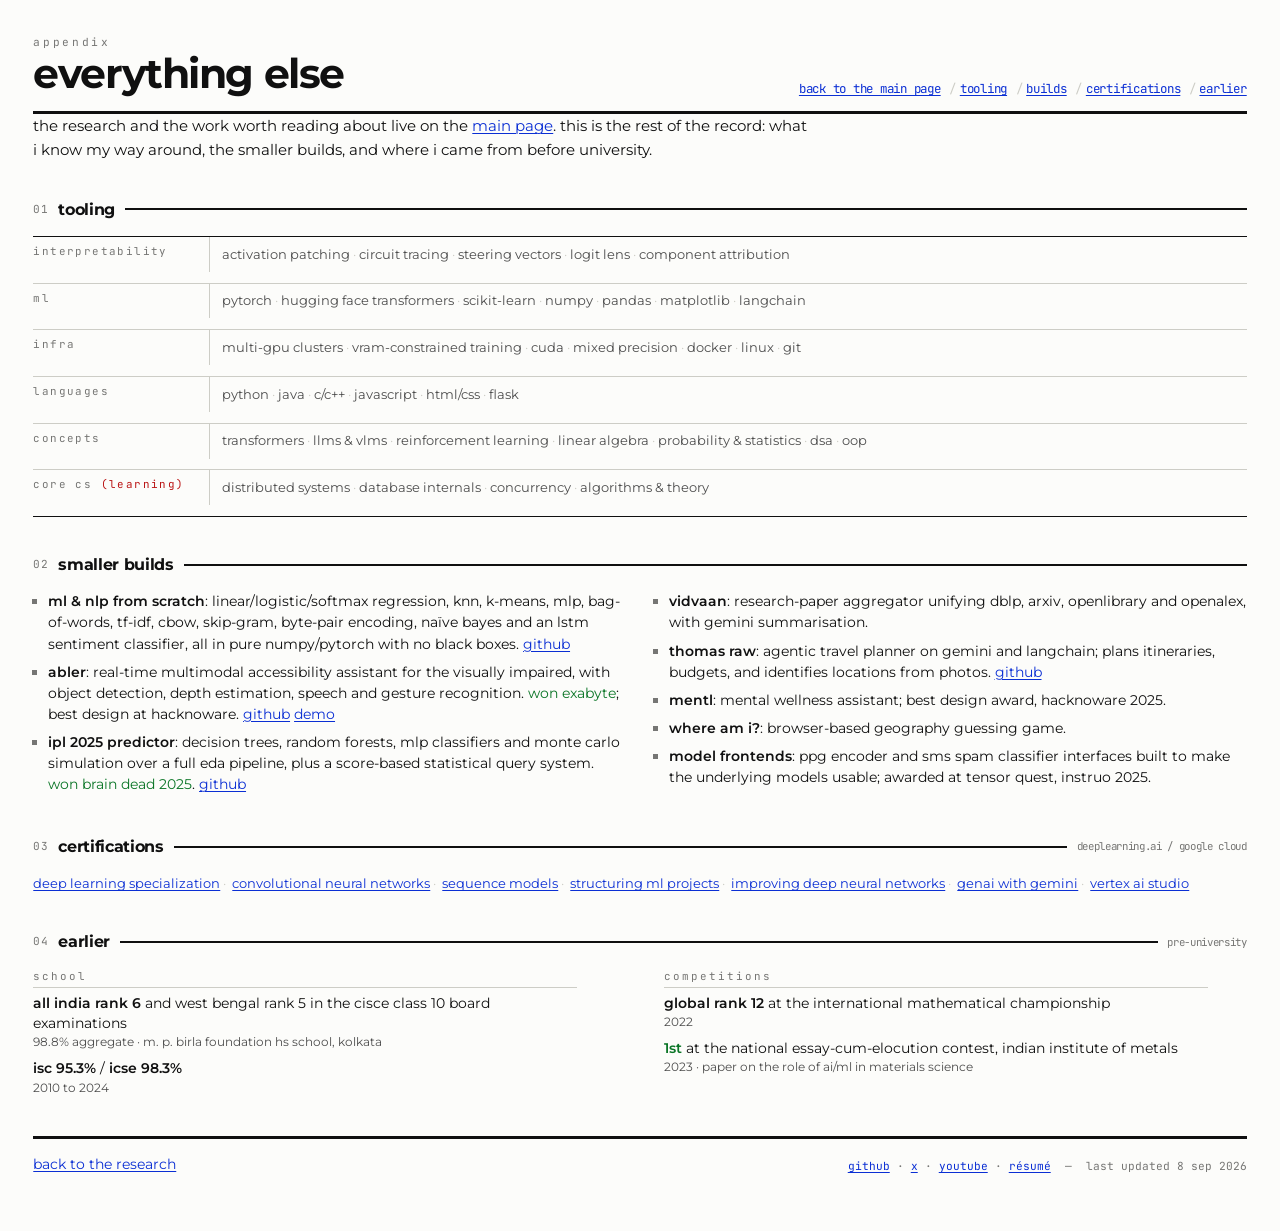
==== commit 88b2c3b7: "yet another redesign" ====
--- a/other.html
+++ b/other.html
@@ -1,15 +1,14 @@
 <!DOCTYPE html>
-<html lang="en" data-theme="light">
+<html lang="en">
 
 <head>
     <meta charset="UTF-8" />
     <meta name="viewport" content="width=device-width, initial-scale=1.0" />
-    <title>Aritro Shome, skills, builds &amp; certifications</title>
+    <title>aritro, everything else</title>
     <meta name="description" content="Aritro Shome. Technical skills, smaller builds, certifications and earlier academic results." />
     <meta name="author" content="Aritro Shome" />
     <link rel="canonical" href="https://aritro.is-a.dev/other.html" />
-    <meta name="theme-color" content="#16181a" media="(prefers-color-scheme: dark)" />
-    <meta name="theme-color" content="#fbfaf7" media="(prefers-color-scheme: light)" />
+    <meta name="theme-color" content="#fcfcfa" />
 
     <meta property="og:type" content="website" />
     <meta property="og:site_name" content="Aritro Shome" />
@@ -27,182 +26,142 @@
     <link rel="icon" href="icon-512.png" sizes="512x512" type="image/png" />
     <link rel="apple-touch-icon" href="apple-touch-icon.png" />
 
+    <link rel="preconnect" href="https://fonts.googleapis.com" />
+    <link rel="preconnect" href="https://fonts.gstatic.com" crossorigin />
+    <link rel="stylesheet" href="https://fonts.googleapis.com/css2?family=Montserrat:wght@400;500;600;700&family=JetBrains+Mono:wght@400;500&display=swap" />
     <link rel="stylesheet" href="site.css" />
 
-    <script>
-        (function () {
-            var s = null;
-            try { s = localStorage.getItem('theme'); } catch (e) {}
-            document.documentElement.setAttribute('data-theme',
-                s || (window.matchMedia('(prefers-color-scheme: dark)').matches ? 'dark' : 'light'));
-        })();
-    </script>
-    <script src="site.js" defer></script>
     <script data-goatcounter="https://portfolio1.goatcounter.com/count" async src="//gc.zgo.at/count.js"></script>
 </head>
 
 <body>
     <a class="skip" href="#main">skip to content</a>
 
-    <div class="layout">
+    <!-- ============================== masthead ============================= -->
+    <header class="masthead plain">
+        <div class="name">
+            <p class="kicker">appendix</p>
+            <h1>everything else</h1>
+        </div>
+        <p class="dir">
+            <a href="index.html">back to the main page</a>
+            <a href="#s-tools">tooling</a>
+            <a href="#s-builds">builds</a>
+            <a href="#s-certs">certifications</a>
+            <a href="#s-earlier">earlier</a>
+        </p>
+    </header>
 
-        <!-- ============================= rail ============================= -->
-        <aside class="rail">
-            <p class="rail-kicker">appendix</p>
-            <h1>Everything else</h1>
-            <p class="rail-note">Tooling I actually reach for, smaller things I have built, and coursework.</p>
+    <main id="main">
 
-            <nav class="railnav" aria-label="On this page">
-                <a href="#s-skills">Tooling</a>
-                <a href="#s-builds">Smaller builds</a>
-                <a href="#s-certs">Certifications</a>
-                <a href="#s-earlier">Earlier</a>
-            </nav>
+        <div class="lede">
+            <p>the research and the work worth reading about live on the <a href="index.html">main page</a>. this is the rest of the record: what i know my way around, the smaller builds, and where i came from before university.</p>
+        </div>
 
-            <p class="rail-back"><a href="index.html">Back to the main page</a></p>
+        <!-- =============================== tooling ============================= -->
+        <section aria-labelledby="s-tools">
+            <h2 id="s-tools"><span class="num">01</span> tooling</h2>
+            <div class="rows">
+                <div class="row">
+                    <h3>interpretability</h3>
+                    <p class="terms"><span>activation patching</span><span>circuit tracing</span><span>steering vectors</span><span>logit lens</span><span>component attribution</span></p>
+                </div>
+                <div class="row">
+                    <h3>ml</h3>
+                    <p class="terms"><span>PyTorch</span><span>Hugging Face Transformers</span><span>Scikit-Learn</span><span>NumPy</span><span>Pandas</span><span>Matplotlib</span><span>LangChain</span></p>
+                </div>
+                <div class="row">
+                    <h3>infra</h3>
+                    <p class="terms"><span>multi-GPU clusters</span><span>VRAM-constrained training</span><span>CUDA</span><span>mixed precision</span><span>Docker</span><span>Linux</span><span>Git</span></p>
+                </div>
+                <div class="row">
+                    <h3>languages</h3>
+                    <p class="terms"><span>Python</span><span>Java</span><span>C/C++</span><span>JavaScript</span><span>HTML/CSS</span><span>Flask</span></p>
+                </div>
+                <div class="row">
+                    <h3>concepts</h3>
+                    <p class="terms"><span>transformers</span><span>LLMs &amp; VLMs</span><span>reinforcement learning</span><span>linear algebra</span><span>probability &amp; statistics</span><span>DSA</span><span>OOP</span></p>
+                </div>
+                <div class="row">
+                    <h3>core cs <span class="bad">(learning)</span></h3>
+                    <p class="terms"><span>distributed systems</span><span>database internals</span><span>concurrency</span><span>algorithms &amp; theory</span></p>
+                </div>
+            </div>
+        </section>
 
-            <p class="rail-theme">
-                <button class="theme-btn" id="theme-btn" type="button" aria-label="Switch colour theme"><span id="theme-label">dark mode</span></button>
+        <!-- =============================== builds ============================== -->
+        <section aria-labelledby="s-builds">
+            <h2 id="s-builds"><span class="num">02</span> smaller builds</h2>
+            <ul class="builds">
+                <li><b>ml &amp; nlp from scratch</b>: linear/logistic/softmax regression, KNN, k-means, MLP, bag-of-words, TF-IDF, CBOW, skip-gram, byte-pair encoding, naïve Bayes and an LSTM sentiment classifier, all in pure NumPy/PyTorch with no
+                    black boxes. <a href="https://github.com/sortira" target="_blank" rel="noopener noreferrer">github</a></li>
+                <li><b>Abler</b>: real-time multimodal accessibility assistant for the visually impaired, with object detection, depth estimation, speech and gesture recognition. <span class="good">won eXabyte</span>; best design at Hacknoware.
+                    <a href="https://github.com/TheSopranos" target="_blank" rel="noopener noreferrer">github</a> <a href="https://youtu.be/hdMCwxbb7FY" target="_blank" rel="noopener noreferrer">demo</a></li>
+                <li><b>ipl 2025 predictor</b>: decision trees, random forests, MLP classifiers and Monte Carlo simulation over a full EDA pipeline, plus a score-based statistical query system. <span class="good">won Brain Dead 2025</span>.
+                    <a href="https://github.com/sortira/BrainDead2025" target="_blank" rel="noopener noreferrer">github</a></li>
+                <li><b>Vidvaan</b>: research-paper aggregator unifying DBLP, arXiv, OpenLibrary and OpenAlex, with Gemini summarisation.</li>
+                <li><b>Thomas Raw</b>: agentic travel planner on Gemini and LangChain; plans itineraries, budgets, and identifies locations from photos. <a href="https://github.com/sortira/thomas-raw" target="_blank" rel="noopener noreferrer">github</a></li>
+                <li><b>MentL</b>: mental wellness assistant; best design award, Hacknoware 2025.</li>
+                <li><b>where am i?</b>: browser-based geography guessing game.</li>
+                <li><b>model frontends</b>: PPG encoder and SMS spam classifier interfaces built to make the underlying models usable; awarded at Tensor Quest, Instruo 2025.</li>
+            </ul>
+        </section>
+
+        <!-- ============================ certifications ========================= -->
+        <section aria-labelledby="s-certs">
+            <h2 id="s-certs"><span class="num">03</span> certifications <span class="tail">deeplearning.ai / google cloud</span></h2>
+            <p class="terms">
+                <a href="https://coursera.org/share/a3e148a3403eb27d4e6dd0bb2bd6827a" target="_blank" rel="noopener noreferrer">deep learning specialization</a>
+                <a href="https://coursera.org/share/98f350fe855684f2b6569547d064ec36" target="_blank" rel="noopener noreferrer">convolutional neural networks</a>
+                <a href="https://coursera.org/share/bb8533789cc61159dd1b879f3b39e8ff" target="_blank" rel="noopener noreferrer">sequence models</a>
+                <a href="https://coursera.org/share/82692be00bb1de9220627bc1e82c6fe9" target="_blank" rel="noopener noreferrer">structuring ml projects</a>
+                <a href="https://coursera.org/share/ccf3d344aebd01c5f3355351b0bddfa8" target="_blank" rel="noopener noreferrer">improving deep neural networks</a>
+                <a href="https://www.credly.com/badges/fbf606dd-a04b-421e-b88c-a3cfe2f13957/public_url" target="_blank" rel="noopener noreferrer">genai with Gemini</a>
+                <a href="https://www.credly.com/badges/bcb7823a-a404-473d-b831-ae316b98b001/public_url" target="_blank" rel="noopener noreferrer">Vertex AI Studio</a>
             </p>
-        </aside>
+        </section>
 
-        <main id="main" class="flow">
+        <!-- =============================== earlier ============================= -->
+        <section aria-labelledby="s-earlier">
+            <h2 id="s-earlier"><span class="num">04</span> earlier <span class="tail">pre-university</span></h2>
+            <div class="cols">
+                <div>
+                    <h3>school</h3>
+                    <ul>
+                        <li><b>all india rank 6</b> and west bengal rank 5 in the CISCE class 10 board examinations
+                            <span class="sub">98.8% aggregate &middot; M. P. Birla Foundation HS School, Kolkata</span>
+                        </li>
+                        <li><b>isc 95.3%</b> / <b>icse 98.3%</b>
+                            <span class="sub">2010 to 2024</span>
+                        </li>
+                    </ul>
+                </div>
+                <div>
+                    <h3>competitions</h3>
+                    <ul>
+                        <li><b>global rank 12</b> at the International Mathematical Championship
+                            <span class="sub">2022</span>
+                        </li>
+                        <li><b class="good">1st</b> at the national essay-cum-elocution contest, Indian Institute of Metals
+                            <span class="sub">2023 &middot; paper on the role of ai/ml in materials science</span>
+                        </li>
+                    </ul>
+                </div>
+            </div>
+        </section>
 
-            <header class="hero">
-                <p class="page-intro">The research and the work worth reading about live on the <a href="index.html">main page</a>. This is the rest of the record: what I know my way around, the smaller builds, and where I came from before
-                    university.</p>
-            </header>
+    </main>
 
-            <!-- ============================ tooling ========================== -->
-            <section aria-labelledby="s-skills">
-                <div class="sec-head">
-                    <span class="idx">01</span>
-                    <h2 id="s-skills">Tooling</h2>
-                </div>
-                <div class="taggroup">
-                    <div class="row">
-                        <h3>interpretability</h3>
-                        <div class="tags">
-                            <span>activation patching</span><span>circuit tracing</span><span>steering vectors</span><span>logit lens</span><span>component attribution</span>
-                        </div>
-                    </div>
-                    <div class="row">
-                        <h3>ml</h3>
-                        <div class="tags">
-                            <span>PyTorch</span><span>Hugging Face Transformers</span><span>Scikit-Learn</span><span>NumPy</span><span>Pandas</span><span>Matplotlib</span><span>LangChain</span>
-                        </div>
-                    </div>
-                    <div class="row">
-                        <h3>infra</h3>
-                        <div class="tags">
-                            <span>multi-GPU clusters</span><span>VRAM-constrained training</span><span>CUDA</span><span>mixed precision</span><span>Docker</span><span>Linux</span><span>Git</span>
-                        </div>
-                    </div>
-                    <div class="row">
-                        <h3>languages</h3>
-                        <div class="tags">
-                            <span>Python</span><span>Java</span><span>C/C++</span><span>JavaScript</span><span>HTML/CSS</span><span>Flask</span>
-                        </div>
-                    </div>
-                    <div class="row">
-                        <h3>concepts</h3>
-                        <div class="tags">
-                            <span>transformers</span><span>LLMs &amp; VLMs</span><span>reinforcement learning</span><span>linear algebra</span><span>probability &amp; statistics</span><span>DSA</span><span>OOP</span>
-                        </div>
-                    </div>
-                    <div class="row">
-                        <h3>core cs <span class="wip">(learning)</span></h3>
-                        <div class="tags">
-                            <span>distributed systems</span><span>database internals</span><span>concurrency</span><span>algorithms &amp; theory</span>
-                        </div>
-                    </div>
-                </div>
-            </section>
-
-            <!-- ============================ builds =========================== -->
-            <section aria-labelledby="s-builds">
-                <div class="sec-head">
-                    <span class="idx">02</span>
-                    <h2 id="s-builds">Smaller builds</h2>
-                </div>
-                <ul class="builds">
-                    <li><b>ML &amp; NLP from scratch</b>: linear/logistic/softmax regression, KNN, k-means, MLP, bag-of-words, TF-IDF, CBOW, skip-gram, byte-pair encoding, naïve Bayes and an LSTM sentiment classifier, all in pure NumPy/PyTorch with
-                        no black boxes. <a href="https://github.com/sortira" target="_blank" rel="noopener noreferrer">github</a></li>
-                    <li><b>Abler</b>: real-time multimodal accessibility assistant for the visually impaired, with object detection, depth estimation, speech and gesture recognition. Won eXabyte; Best Design at Hacknoware. <a href="https://github.com/TheSopranos" target="_blank" rel="noopener noreferrer">github</a>
-                        <a href="https://youtu.be/hdMCwxbb7FY" target="_blank" rel="noopener noreferrer">demo</a></li>
-                    <li><b>IPL 2025 predictor</b>: decision trees, random forests, MLP classifiers and Monte Carlo simulation over a full EDA pipeline, plus a score-based statistical query system. Won Brain Dead 2025. <a href="https://github.com/sortira/BrainDead2025" target="_blank" rel="noopener noreferrer">github</a></li>
-                    <li><b>Vidvaan</b>: research-paper aggregator unifying DBLP, arXiv, OpenLibrary and OpenAlex, with Gemini summarisation.</li>
-                    <li><b>Thomas Raw</b>: agentic travel planner on Gemini and LangChain; plans itineraries, budgets, and identifies locations from photos. <a href="https://github.com/sortira/thomas-raw" target="_blank" rel="noopener noreferrer">github</a></li>
-                    <li><b>MentL</b>: mental wellness assistant; Best Design Award, Hacknoware 2025.</li>
-                    <li><b>Where Am I?</b>: browser-based geography guessing game.</li>
-                    <li><b>Model frontends</b>: PPG encoder and SMS spam classifier interfaces built to make the underlying models usable; awarded at Tensor Quest, Instruo 2025.</li>
-                </ul>
-            </section>
-
-            <!-- ======================== certifications ======================= -->
-            <section aria-labelledby="s-certs">
-                <div class="sec-head">
-                    <span class="idx">03</span>
-                    <h2 id="s-certs">Certifications</h2>
-                    <span class="aside">deeplearning.ai · google cloud</span>
-                </div>
-                <div class="tags">
-                    <a href="https://coursera.org/share/a3e148a3403eb27d4e6dd0bb2bd6827a" target="_blank" rel="noopener noreferrer">Deep Learning Specialization</a>
-                    <a href="https://coursera.org/share/98f350fe855684f2b6569547d064ec36" target="_blank" rel="noopener noreferrer">Convolutional Neural Networks</a>
-                    <a href="https://coursera.org/share/bb8533789cc61159dd1b879f3b39e8ff" target="_blank" rel="noopener noreferrer">Sequence Models</a>
-                    <a href="https://coursera.org/share/82692be00bb1de9220627bc1e82c6fe9" target="_blank" rel="noopener noreferrer">Structuring ML Projects</a>
-                    <a href="https://coursera.org/share/ccf3d344aebd01c5f3355351b0bddfa8" target="_blank" rel="noopener noreferrer">Improving Deep Neural Networks</a>
-                    <a href="https://www.credly.com/badges/fbf606dd-a04b-421e-b88c-a3cfe2f13957/public_url" target="_blank" rel="noopener noreferrer">GenAI with Gemini</a>
-                    <a href="https://www.credly.com/badges/bcb7823a-a404-473d-b831-ae316b98b001/public_url" target="_blank" rel="noopener noreferrer">Vertex AI Studio</a>
-                </div>
-            </section>
-
-            <!-- ============================ earlier ========================== -->
-            <section aria-labelledby="s-earlier">
-                <div class="sec-head">
-                    <span class="idx">04</span>
-                    <h2 id="s-earlier">Earlier</h2>
-                    <span class="aside">pre-university</span>
-                </div>
-                <div class="cred">
-                    <div>
-                        <h3>School</h3>
-                        <ul>
-                            <li><b>All India Rank 6</b> and West Bengal Rank 5 in the CISCE Class 10 board examinations
-                                <span class="sub">98.8% aggregate · M. P. Birla Foundation HS School, Kolkata</span>
-                            </li>
-                            <li><b>ISC 95.3%</b> / <b>ICSE 98.3%</b>
-                                <span class="sub">2010 to 2024</span>
-                            </li>
-                        </ul>
-                    </div>
-                    <div>
-                        <h3>Competitions</h3>
-                        <ul>
-                            <li><b>Global Rank 12</b> at the International Mathematical Championship
-                                <span class="sub">2022</span>
-                            </li>
-                            <li><b>1st</b> at the national Essay-cum-Elocution contest, Indian Institute of Metals
-                                <span class="sub">2023 · paper on the role of AI/ML in materials science</span>
-                            </li>
-                        </ul>
-                    </div>
-                </div>
-            </section>
-
-            <footer>
-                <div class="foot-grid">
-                    <p class="foot-say"><a href="index.html">Back to the research</a></p>
-                    <p class="foot-meta">
-                        <a href="https://github.com/sortira" target="_blank" rel="noopener noreferrer">github</a> ·
-                        <a href="https://x.com/silicognition" target="_blank" rel="noopener noreferrer">twitter</a> ·
-                        <a href="resume.pdf">résumé</a><br /> last updated <time datetime="2026-08-26">26 aug 2026</time>
-                    </p>
-                </div>
-            </footer>
-
-        </main>
-    </div>
+    <!-- =============================== footer ============================== -->
+    <footer>
+        <p class="colophon"><a href="index.html">back to the research</a></p>
+        <p class="stamp">
+            <a href="https://github.com/sortira" target="_blank" rel="noopener noreferrer">github</a> &middot;
+            <a href="https://x.com/silicognition" target="_blank" rel="noopener noreferrer">x</a> &middot;
+            <a href="https://www.youtube.com/@thearitroshomefromtech" target="_blank" rel="noopener noreferrer">youtube</a> &middot;
+            <a href="resume.pdf">résumé</a> &nbsp;&mdash;&nbsp; last updated <time datetime="2026-09-08">8 sep 2026</time>
+        </p>
+    </footer>
 </body>
 
 </html>
--- a/site.css
+++ b/site.css
@@ -1,39 +1,30 @@
 /* ==========================================================================
-   aritro.is-a.dev shared stylesheet
-   a plain document: profile rail, old-style serif, hairline rules.
-   tokens · base · layout · rail · sections · components · responsive
+   aritro.is-a.dev
+   montserrat for the words, jetbrains mono for the machinery.
+   almost-white paper, hard rules, blue underlined links, lowercase throughout.
+   full-bleed and left-aligned: no centred column, no dead margins.
+   red and green appear only where they mean something.
+   tokens | base | links | masthead | fold | sections | blocks | footer
    ========================================================================== */
 
 
 /* ---------------------------------------------------------------- tokens -- */
 
 :root {
-    --bg: #fbfaf7;
-    --text: #262b2e;
-    --muted: #6f767a;
-    --faint: #8b9195;
-    --rule: #ddd9d0;
-    --rule-soft: #eae6dd;
-    --link: #3f6b50;
-    --link-line: #b9cdbf;
-    --select-bg: #dfeadd;
-    --select-fg: #1b2620;
-    --serif: "Iowan Old Style", "Palatino Linotype", Palatino, "Book Antiqua", Georgia, serif;
+    --paper: #fcfcfa;
+    /* almost white, never white */
+    --ink: #101010;
+    --ink-soft: #4d4d4d;
+    --ink-faint: #767674;
+    --rule: #101010;
+    --rule-hair: #cdcdc6;
+    --link: #0b2fd4;
+    --good: #0a7526;
+    --bad: #ba1414;
+    --sans: "Montserrat", "Segoe UI", system-ui, -apple-system, "Helvetica Neue", Arial, sans-serif;
+    --mono: "JetBrains Mono", ui-monospace, SFMono-Regular, Consolas, "Liberation Mono", Menlo, monospace;
+    --edge: clamp(1.15rem, 2.6vw, 3rem);
     color-scheme: light;
-}
-
-[data-theme="dark"] {
-    --bg: #16181a;
-    --text: #e5e3dd;
-    --muted: #a1a7a6;
-    --faint: #7d8385;
-    --rule: #2f3234;
-    --rule-soft: #242729;
-    --link: #8bbd9c;
-    --link-line: #40594a;
-    --select-bg: #2a3830;
-    --select-fg: #e5e3dd;
-    color-scheme: dark;
 }
 
 
@@ -44,27 +35,39 @@
 }
 
 html {
-    min-height: 100vh;
-    background: var(--bg);
+    background: var(--paper);
     -webkit-text-size-adjust: 100%;
-    -webkit-font-smoothing: antialiased;
-    -moz-osx-font-smoothing: grayscale;
-}
+}
+
+
+/* the page runs the full width of the window, flush left.
+   proper nouns stay capitalised in the markup for search engines,
+   screen readers and copy-paste; the display is lowercased here. */
 
 body {
-    max-width: 860px;
-    margin: 0 auto;
-    padding: 5.5em 1.5em 6em;
-    background: var(--bg);
-    color: var(--text);
-    font-family: var(--serif);
-    font-size: 17px;
-    line-height: 1.6;
+    max-width: none;
+    margin: 0;
+    padding: 2.1em var(--edge) 3.5em;
+    background: var(--paper);
+    color: var(--ink);
+    font-family: var(--sans);
+    font-size: 16px;
+    font-weight: 400;
+    line-height: 1.55;
+    text-transform: lowercase;
+    overflow-wrap: break-word;
+}
+
+button,
+input,
+select {
+    font: inherit;
+    color: inherit;
 }
 
 ::selection {
-    background: var(--select-bg);
-    color: var(--select-fg);
+    background: var(--link);
+    color: var(--paper);
 }
 
 img {
@@ -73,41 +76,36 @@
 }
 
 p {
-    margin: 0 0 1em;
-}
-
-h1,
-h2,
-h3 {
-    font-weight: normal;
-}
-
-h1 {
-    margin: .7em 0 .1em;
-    font-size: 1.4em;
-    line-height: 1.2;
-}
-
-h2 {
-    margin: 2.1em 0 .55em;
-    font-size: 1.08em;
-    font-weight: bold;
-}
-
-h3 {
-    margin: 1.55em 0 .4em;
-    font-size: 1em;
-    font-weight: bold;
-}
-
-.handle,
-.date,
+    margin: 0 0 .8em;
+}
+
+b,
+strong {
+    font-weight: 600;
+}
+
+
+/* semantic colour, used sparingly and never for decoration */
+
+.good {
+    color: var(--good);
+}
+
+.bad {
+    color: var(--bad);
+}
+
+
+/* small technical type: dates, labels, numbers, keys */
+
+.num,
 .when,
-.sub,
-.aside,
-.note,
-.rail-note {
-    color: var(--muted);
+.label,
+.k,
+.kicker,
+.stamp,
+.dir {
+    font-family: var(--mono);
 }
 
 
@@ -115,548 +113,591 @@
 
 a {
     color: var(--link);
+    text-decoration: underline;
+    text-decoration-thickness: 1px;
     text-underline-offset: 2px;
-    text-decoration-thickness: 1px;
-    text-decoration-color: var(--link-line);
 }
 
 a:hover {
-    text-decoration-color: var(--link);
-}
-
-a:focus-visible,
-button:focus-visible {
+    background: var(--link);
+    color: var(--paper);
+    text-decoration-color: var(--paper);
+}
+
+a:focus-visible {
     outline: 2px solid var(--link);
-    outline-offset: 3px;
-}
-
-a.plain {
-    color: var(--muted);
-    text-decoration-color: var(--rule);
-}
-
-a.plain:hover {
-    color: var(--link);
-    text-decoration-color: var(--link);
+    outline-offset: 2px;
 }
 
 .skip {
     position: absolute;
     left: 1rem;
     top: -4rem;
-    z-index: 99;
-    background: var(--text);
-    color: var(--bg);
-    font-size: .9em;
-    padding: .55em 1em;
+    z-index: 9;
+    padding: .4em .8em;
+    background: var(--ink);
+    color: var(--paper);
+    font-size: .8em;
     text-decoration: none;
 }
 
 .skip:focus {
-    top: 1rem;
-}
-
-
-/* ---------------------------------------------------------------- layout -- */
-
-.layout {
+    top: .75rem;
+}
+
+
+/* -------------------------------------------------------------- masthead -- */
+
+
+/* portrait | name | directory pushed to the far right edge */
+
+.masthead {
     display: grid;
-    grid-template-columns: 180px minmax(0, 640px);
-    gap: 2.7em;
-    align-items: start;
-}
-
-.flow {
-    min-width: 0;
-}
-
-
-/* ------------------------------------------------------------------ rail -- */
-
-.rail {
-    position: sticky;
-    top: 4em;
-}
-
-.avatar {
+    grid-template-columns: 104px minmax(0, 1fr) auto;
+    gap: 0 1.3em;
+    align-items: end;
+    padding-bottom: .8em;
+    border-bottom: 3px solid var(--rule);
+}
+
+.portrait {
     display: block;
-    width: 112px;
-    height: 112px;
+    width: 104px;
+    height: 124px;
     object-fit: cover;
     object-position: center top;
-    margin-bottom: .9em;
-}
-
-.rail h1 {
-    margin: 0 0 .05em;
-    font-size: 1.28em;
-}
-
-.rail .handle {
+    border: 2px solid var(--rule);
+}
+
+h1 {
+    margin: 0 0 .12em;
+    font-size: 2.55em;
+    font-weight: 700;
+    line-height: .98;
+    letter-spacing: -.035em;
+}
+
+.ident {
+    margin: 0;
+    font-family: var(--mono);
+    font-size: .72em;
+    letter-spacing: .01em;
+    color: var(--ink-soft);
+}
+
+.ident .sep {
+    color: var(--rule-hair);
+}
+
+.dir {
+    margin: 0;
+    font-size: .78em;
+    letter-spacing: -.02em;
+    text-align: right;
+}
+
+.dir a + a {
+    margin-left: .15em;
+}
+
+.dir a + a::before {
+    content: "/";
+    display: inline-block;
+    margin-right: .3em;
+    color: var(--rule-hair);
+    text-decoration: none;
+}
+
+
+/* an appendix page gets a kicker instead of a portrait */
+
+.masthead.plain {
+    grid-template-columns: minmax(0, 1fr) auto;
+}
+
+.kicker {
+    margin: 0 0 .25em;
+    font-size: .7em;
+    letter-spacing: .24em;
+    color: var(--ink-faint);
+}
+
+
+/* ------------------------------------------------------------------ fold -- */
+
+
+/* the lede reads at a sane measure; the facts fill the rest of the width */
+
+.top {
+    display: grid;
+    grid-template-columns: minmax(20em, 34em) minmax(26em, 1fr);
+    gap: 1.3em 3em;
+    align-items: start;
+    margin-top: 1.15em;
+}
+
+.lede {
+    max-width: 78ch;
     margin: 0;
     font-size: .95em;
 }
 
-.rail-kicker {
-    margin: 0 0 .15em;
-    font-size: .9em;
-    color: var(--muted);
-}
-
-.rail-note {
-    margin: .9em 0 0;
-    font-size: .92em;
-}
-
-.links,
-.railnav {
-    margin: 1.2em 0 0;
-}
-
-.links a,
-.railnav a {
-    display: block;
-    margin: .25em 0;
-    font-size: .97em;
-}
-
-.railnav {
-    padding-top: 1.1em;
-    border-top: 1px solid var(--rule);
-}
-
-.rail-back {
-    margin: 1.5em 0 0;
-    font-size: .95em;
-}
-
-
-/* the margin note, kept quiet */
-
-.sidenote {
-    margin-top: 1.8em;
-    padding-top: 1.1em;
-    border-top: 1px solid var(--rule);
-}
-
-.sidenote h2 {
-    margin: 0 0 .4em;
-    font-size: .95em;
-    font-weight: bold;
-}
-
-.sidenote ul {
+.lede p:last-child {
+    margin-bottom: 0;
+}
+
+
+/* four cells carrying the whole profile at a glance */
+
+.facts {
+    display: grid;
+    grid-template-columns: 1fr 1fr;
     margin: 0;
     padding: 0;
     list-style: none;
-}
-
-.sidenote li {
-    font-size: .92em;
-    color: var(--muted);
-}
-
-.sidenote p {
-    margin: .7em 0 0;
-    font-size: .88em;
-    color: var(--faint);
-}
-
-.rail-theme {
-    margin: 1.8em 0 0;
-}
-
-.theme-btn {
-    padding: 0;
-    background: none;
-    border: 0;
-    font: inherit;
-    font-size: .92em;
-    color: var(--muted);
-    text-decoration: underline;
-    text-underline-offset: 2px;
-    text-decoration-thickness: 1px;
-    text-decoration-color: var(--rule);
-    cursor: pointer;
-}
-
-.theme-btn:hover {
-    color: var(--link);
-    text-decoration-color: var(--link);
-}
-
-
-/* ------------------------------------------------------------------ intro -- */
-
-.hero {
-    margin-bottom: 2.2em;
-}
-
-.hero p:last-child {
-    margin-bottom: 0;
-}
-
-.page-intro {
-    margin-bottom: 0;
+    border: 1px solid var(--rule);
+}
+
+.facts li {
+    padding: .6em .85em .65em;
+    border-right: 1px solid var(--rule-hair);
+    border-bottom: 1px solid var(--rule-hair);
+}
+
+.facts li:nth-child(2n) {
+    border-right: 0;
+}
+
+.facts li:nth-last-child(-n+2) {
+    border-bottom: 0;
+}
+
+
+/* the current post is marked, not decorated */
+
+.facts li.live {
+    border-left: 3px solid var(--good);
+}
+
+.k {
+    display: block;
+    margin-bottom: .15em;
+    font-size: .66em;
+    letter-spacing: .2em;
+    color: var(--ink-faint);
+}
+
+.v {
+    display: block;
+    font-size: .95em;
+    font-weight: 600;
+    line-height: 1.35;
+    letter-spacing: -.01em;
+}
+
+.m {
+    display: block;
+    margin-top: .12em;
+    font-size: .8em;
+    line-height: 1.4;
+    color: var(--ink-soft);
 }
 
 
 /* -------------------------------------------------------------- sections -- */
 
-section:first-of-type h2 {
-    margin-top: 0;
-}
-
-.sec-head {
+section {
+    margin-top: 2.2em;
+}
+
+
+/* the rule grows out of the heading and runs to the right edge of the page */
+
+h2 {
     display: flex;
-    align-items: baseline;
-    gap: .55em;
-    margin: 2.1em 0 .55em;
-}
-
-.sec-head h2 {
-    margin: 0;
-}
-
-.sec-head .idx {
-    font-size: .85em;
-    color: var(--faint);
-}
-
-.sec-head .aside {
-    margin-left: auto;
-    font-size: .88em;
+    align-items: center;
+    gap: .6em;
+    margin: 0 0 .85em;
+    font-size: 1.02em;
+    font-weight: 700;
+    letter-spacing: -.02em;
+}
+
+h2::after {
+    content: "";
+    order: 1;
+    flex: 1 1 auto;
+    height: 2px;
+    background: var(--rule);
+}
+
+h2 .num {
+    font-size: .68em;
+    font-weight: 400;
+    letter-spacing: .06em;
+    color: var(--ink-faint);
+}
+
+h2 .tail {
+    order: 2;
+    font-family: var(--mono);
+    font-size: .66em;
+    font-weight: 400;
+    color: var(--ink-faint);
+}
+
+h3 {
+    margin: 0;
+    font-size: .98em;
+    font-weight: 600;
+    letter-spacing: -.01em;
 }
 
 .note {
-    margin: 1.4em 0 0;
-    font-size: .92em;
-}
-
-
-/* ------------------------------------------------------------------- now -- */
-
-
-/* a dated index: line left, date right, hairline between */
-
-.now {
-    margin: .7em 0 0;
-    padding: 0;
-    list-style: none;
-    border-top: 1px solid var(--rule);
-}
-
-.now li {
+    margin: 1em 0 0;
+    font-size: .84em;
+    color: var(--ink-soft);
+}
+
+
+/* --------------------------------------------------------------- entries -- */
+
+
+/* entries sit side by side and use the width, one hairline each */
+
+.entries {
     display: grid;
-    grid-template-columns: minmax(0, 1fr) auto;
-    gap: 1em;
-    align-items: baseline;
-    padding: .42em 0;
-    border-bottom: 1px solid var(--rule);
-}
-
-.now time {
-    order: 2;
-    font-size: .9em;
-    color: var(--muted);
-    white-space: nowrap;
-}
-
-.now p {
-    margin: 0;
-}
-
-
-/* --------------------------------------------------------------- entries -- */
+    grid-template-columns: repeat(auto-fit, minmax(24em, 1fr));
+    gap: 1.3em 3em;
+}
 
 .entry {
-    padding-bottom: 1.7em;
-    margin-bottom: 1.7em;
-    border-bottom: 1px solid var(--rule-soft);
-}
-
-.entry:last-of-type {
-    padding-bottom: 0;
-    margin-bottom: 0;
-    border-bottom: 0;
-}
-
-.entry-top {
+    padding-top: .65em;
+    border-top: 1px solid var(--rule-hair);
+}
+
+.entry-head {
     display: flex;
     flex-wrap: wrap;
     align-items: baseline;
-    gap: .1em 1em;
-}
-
-.entry-top h3 {
-    margin: 0;
-}
-
-.entry-top .when {
+    gap: 0 .9em;
+}
+
+.entry-head .when {
     margin-left: auto;
-    font-size: .9em;
+    font-size: .7em;
+    color: var(--ink-soft);
     white-space: nowrap;
 }
 
-.entry-org {
-    margin: 0 0 .6em;
-    font-size: .95em;
-    color: var(--muted);
+.org {
+    margin: .05em 0 .45em;
+    font-size: .87em;
+    color: var(--ink-soft);
 }
 
 .entry ul {
     margin: 0;
-    padding-left: 1.15em;
+    padding-left: 1.05em;
+    font-size: .89em;
+    list-style: square;
 }
 
 .entry li {
-    margin: .35em 0;
-}
-
-.entry .tags {
-    margin-top: .8em;
-}
-
-
-/* ------------------------------------------------------------------ refs -- */
-
+    margin: .22em 0;
+    line-height: 1.5;
+}
+
+.entry li::marker,
+.builds li::marker {
+    color: var(--ink-faint);
+}
+
+
+/* stack and references, one quiet line each */
+
+.stack,
 .refs {
-    margin-top: .7em;
-    font-size: .92em;
-}
-
-.refs a {
-    margin-right: 1em;
-}
-
-
-/* --------------------------------------------------------------- writing -- */
-
-.writing {
-    margin: .8em 0 0;
-    padding: .25em 1em;
-    border-left: 2px solid var(--rule);
-}
-
-.writing p {
-    margin: .15em 0 0;
-    color: var(--muted);
-    font-size: .95em;
-}
-
-
-/* ----------------------------------------------------------- credentials -- */
-
-.cred {
+    margin: .5em 0 0;
+    font-size: .82em;
+    color: var(--ink-soft);
+}
+
+.label {
+    margin-right: .5em;
+    font-size: .8em;
+    letter-spacing: .18em;
+    color: var(--ink-faint);
+}
+
+.refs a + a {
+    margin-left: .7em;
+}
+
+
+/* --------------------------------------------------------------- columns -- */
+
+.cols {
     display: grid;
-    grid-template-columns: repeat(auto-fit, minmax(min(100%, 240px), 1fr));
-    gap: 1.4em 2.2em;
-    margin-top: .8em;
-}
-
-.cred h3,
-.taggroup .row h3 {
-    margin: 0 0 .4em;
-    font-size: .95em;
-}
-
-.cred ul {
+    grid-template-columns: repeat(auto-fit, minmax(min(100%, 14em), 1fr));
+    gap: 1.2em 3em;
+}
+
+
+/* tracks stretch to fill the page; the text inside keeps a sane measure */
+
+.cols > div {
+    max-width: 34em;
+}
+
+.cols h3 {
+    margin-bottom: .4em;
+    padding-bottom: .2em;
+    border-bottom: 1px solid var(--rule-hair);
+    font-family: var(--mono);
+    font-size: .68em;
+    font-weight: 400;
+    letter-spacing: .18em;
+    color: var(--ink-faint);
+}
+
+.cols ul {
     margin: 0;
     padding: 0;
     list-style: none;
-}
-
-.cred li {
-    margin: 0 0 .7em;
-    font-size: .95em;
-}
-
-.cred li:last-child {
+    font-size: .87em;
+}
+
+.cols li {
+    margin: 0 0 .55em;
+    line-height: 1.45;
+}
+
+.cols li:last-child {
     margin-bottom: 0;
 }
 
 .sub {
     display: block;
     font-size: .88em;
-}
-
-
-/* ---------------------------------------------------------------- builds -- */
+    color: var(--ink-soft);
+}
+
+
+/* ---------------------------------------------------------------- blocks -- */
+
+
+/* the writing link, marked with a heavy bar */
+
+.blockout {
+    padding-left: .9em;
+    border-left: 3px solid var(--rule);
+}
+
+.blockout .url {
+    font-weight: 600;
+}
+
+.blockout p {
+    margin: .1em 0 0;
+    font-size: .87em;
+    color: var(--ink-soft);
+}
+
+
+/* builds flow into as many columns as the window allows */
 
 .builds {
-    margin: .7em 0 0;
-    padding: 0;
-    list-style: none;
-    border-top: 1px solid var(--rule-soft);
+    margin: 0;
+    padding-left: 1.05em;
+    columns: 30em;
+    column-gap: 3em;
+    font-size: .88em;
+    list-style: square;
 }
 
 .builds li {
-    padding: .55em 0;
-    border-bottom: 1px solid var(--rule-soft);
-    font-size: .97em;
-}
-
-.builds a + a {
-    margin-left: .7em;
-}
-
-
-/* ------------------------------------------------------------ tag groups -- */
-
-.taggroup {
-    margin-top: .8em;
-}
-
-.taggroup .row {
+    margin: 0 0 .5em;
+    line-height: 1.5;
+    break-inside: avoid;
+}
+
+
+/* the tooling table: label | run of terms, full width */
+
+.rows {
+    border-top: 1px solid var(--rule);
+}
+
+.rows .row {
     display: grid;
-    grid-template-columns: 8em minmax(0, 1fr);
-    gap: .2em 1.2em;
-    align-items: baseline;
-    padding: .45em 0;
-    border-bottom: 1px solid var(--rule-soft);
-}
-
-.taggroup .row:first-child {
-    border-top: 1px solid var(--rule-soft);
-}
-
-.taggroup .row h3 {
-    margin: 0;
-    font-weight: normal;
-    color: var(--muted);
-    font-size: .92em;
-}
-
-.taggroup .row h3 .wip {
-    font-size: .9em;
-    color: var(--faint);
-}
-
-
-/* tags read as a run of words, split by hairline dots */
-
-.tags {
-    font-size: .92em;
-    color: var(--muted);
-}
-
-.tags span:not(:last-child)::after,
-.tags a:not(:last-child)::after {
+    grid-template-columns: 11em minmax(0, 1fr);
+    border-bottom: 1px solid var(--rule-hair);
+}
+
+.rows .row:last-child {
+    border-bottom: 1px solid var(--rule);
+}
+
+.rows h3 {
+    padding: .55em .8em .55em 0;
+    font-family: var(--mono);
+    font-size: .68em;
+    font-weight: 400;
+    letter-spacing: .13em;
+    color: var(--ink-faint);
+}
+
+.rows .terms {
+    padding: .5em 0 .55em .85em;
+    border-left: 1px solid var(--rule-hair);
+}
+
+
+/* runs of terms, split by mid dots */
+
+.terms {
+    font-size: .84em;
+    color: var(--ink-soft);
+}
+
+.terms span:not(:last-child)::after,
+.terms a:not(:last-child)::after {
     content: " · ";
     display: inline-block;
     white-space: pre;
-    color: var(--faint);
+    color: var(--rule-hair);
     text-decoration: none;
 }
 
+.terms a:hover::after {
+    background: var(--paper);
+}
+
 
 /* ---------------------------------------------------------------- footer -- */
 
+
+/* the say-hello line left, the stamp against the right edge */
+
 footer {
-    margin-top: 4em;
-    padding-top: 1em;
-    border-top: 1px solid var(--rule);
-}
-
-.foot-grid {
     display: flex;
     flex-wrap: wrap;
-    gap: .6em 2.5em;
     align-items: flex-end;
     justify-content: space-between;
-}
-
-.foot-say {
-    max-width: 46ch;
-    margin: 0;
-    font-size: .97em;
-}
-
-.foot-meta {
-    margin: 0;
-    font-size: .88em;
-    color: var(--muted);
+    gap: .5em 3em;
+    margin-top: 2.5em;
+    padding-top: .85em;
+    border-top: 3px solid var(--rule);
+}
+
+.colophon {
+    max-width: 64ch;
+    margin: 0;
+    font-size: .89em;
+}
+
+.stamp {
+    margin: 0;
+    font-size: .7em;
     text-align: right;
-}
-
-.foot-meta a {
-    color: var(--muted);
-    text-decoration-color: var(--rule);
-}
-
-.foot-meta a:hover {
-    color: var(--link);
+    color: var(--ink-faint);
 }
 
 
 /* ------------------------------------------------------------ responsive -- */
 
-@media (max-width: 700px) {
+
+/* the fold stacks before the two columns get cramped */
+
+@media (max-width: 900px) {
+    .top {
+        grid-template-columns: minmax(0, 1fr);
+    }
+    .lede {
+        max-width: 66ch;
+    }
+}
+
+@media (max-width: 1000px) {
+    .masthead {
+        grid-template-columns: 104px minmax(0, 1fr);
+    }
+    .dir {
+        grid-column: 1 / -1;
+        margin-top: .75em;
+        text-align: left;
+    }
+    .masthead.plain {
+        grid-template-columns: minmax(0, 1fr);
+    }
+    .stamp {
+        text-align: left;
+    }
+}
+
+@media (max-width: 620px) {
     body {
-        padding: 2.25em 1.15em 4em;
-    }
-    .layout {
-        display: block;
-    }
-    /* the profile rail collapses into a masthead: avatar beside the name */
-    .rail {
-        position: static;
-        margin-bottom: 2.2em;
-        padding-bottom: 1.4em;
-        border-bottom: 1px solid var(--rule);
-    }
-    .rail.profile {
-        display: grid;
-        grid-template-columns: 72px 1fr;
+        padding-top: 1.5em;
+        padding-bottom: 2.5em;
+    }
+    .masthead {
+        grid-template-columns: 78px minmax(0, 1fr);
         gap: 0 1em;
         align-items: start;
     }
-    .avatar {
-        width: 72px;
-        height: 72px;
-        grid-row: 1 / 4;
-        margin-bottom: 0;
-    }
-    .rail h1 {
-        font-size: 1.18em;
-    }
-    .sidenote,
-    .rail-theme,
-    .railnav,
-    .rail-back,
-    .rail-note {
-        grid-column: 1 / -1;
-    }
-    .links {
-        margin: .5em 0 0;
-    }
-    .links a,
-    .railnav a {
-        display: inline;
-        margin: 0 .85em 0 0;
-    }
-    .railnav {
-        display: flex;
-        flex-wrap: wrap;
-        gap: 0 .85em;
-    }
-    .now li {
-        display: block;
-        padding: .55em 0;
-    }
-    .now time {
-        display: block;
-        font-size: .88em;
-    }
-    .entry-top .when {
+    .portrait {
+        width: 78px;
+        height: 94px;
+    }
+    h1 {
+        font-size: 1.85em;
+    }
+    .facts {
+        grid-template-columns: minmax(0, 1fr);
+    }
+    .facts li {
+        border-right: 0;
+        border-bottom: 1px solid var(--rule-hair);
+    }
+    .facts li:last-child {
+        border-bottom: 0;
+    }
+    .rows .row {
+        grid-template-columns: minmax(0, 1fr);
+    }
+    .rows h3 {
+        padding-bottom: 0;
+    }
+    .rows .terms {
+        padding: 0 0 .55em;
+        border-left: 0;
+    }
+    .entry-head .when {
         margin-left: 0;
         width: 100%;
     }
-    .taggroup .row {
-        grid-template-columns: 1fr;
-        gap: .1em;
-    }
-    .foot-meta {
-        text-align: left;
-    }
-}
+}
+
+
+/* ----------------------------------------------------------------- print -- */
+
+@media print {
+    body {
+        padding: 0;
+        font-size: 10.5pt;
+    }
+    a,
+    a:hover {
+        background: none;
+        color: #000;
+    }
+    .skip,
+    .portrait {
+        display: none;
+    }
+    .masthead,
+    .top {
+        grid-template-columns: minmax(0, 1fr);
+    }
+}
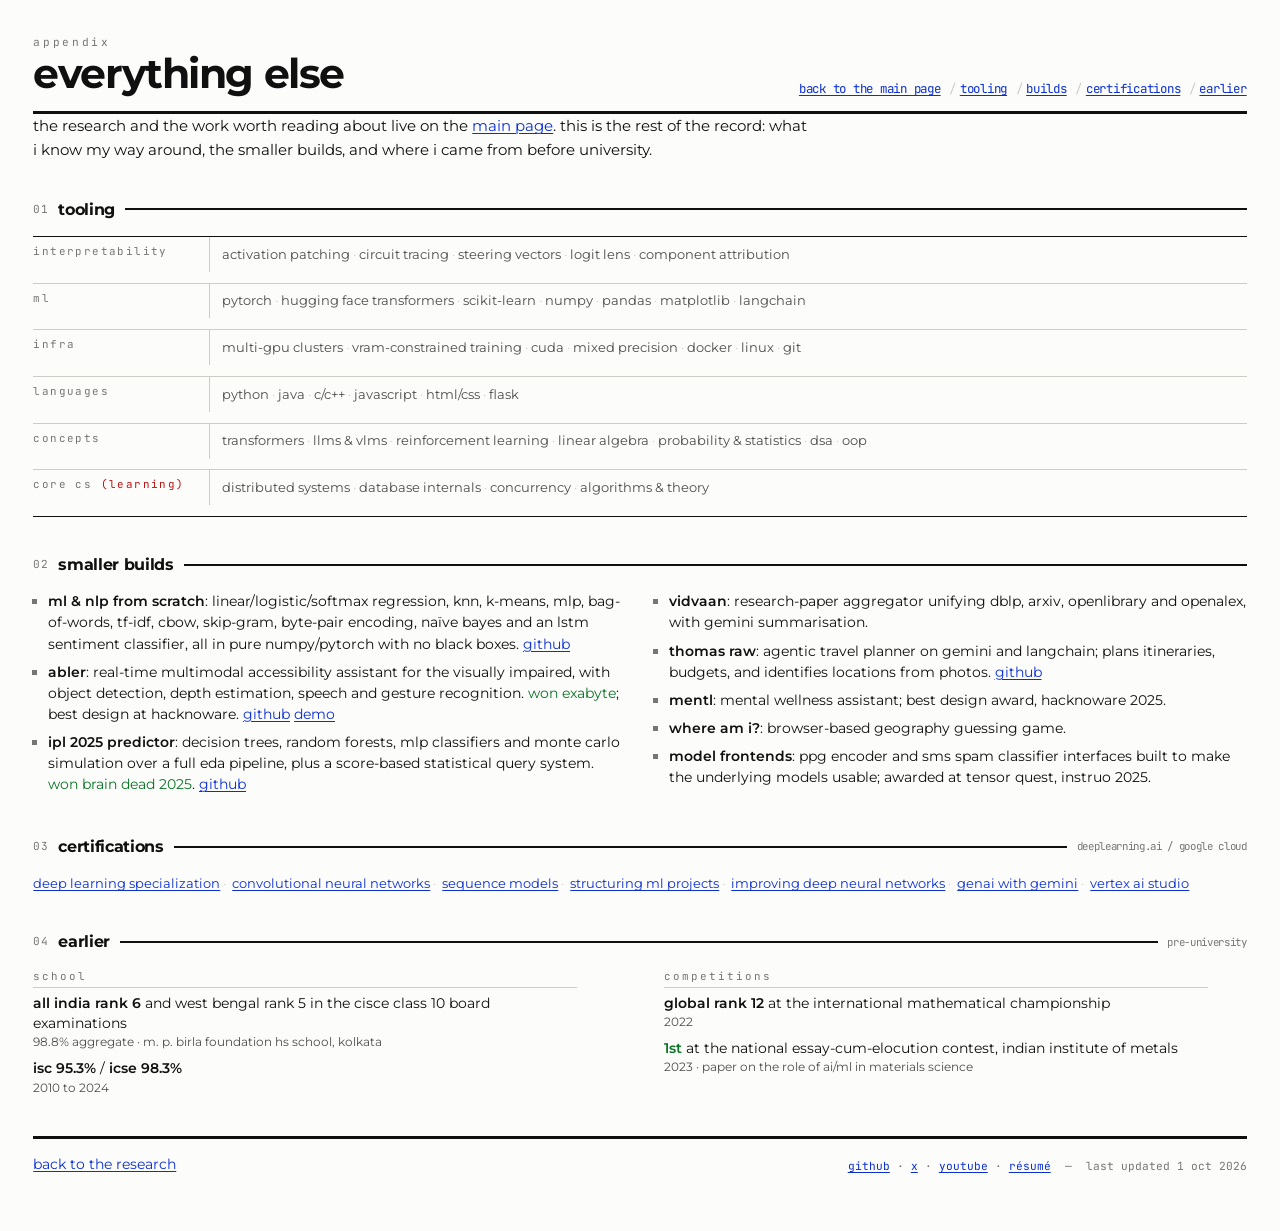
==== commit 73c05040: "career updoot" ====
--- a/other.html
+++ b/other.html
@@ -159,7 +159,7 @@
             <a href="https://github.com/sortira" target="_blank" rel="noopener noreferrer">github</a> &middot;
             <a href="https://x.com/silicognition" target="_blank" rel="noopener noreferrer">x</a> &middot;
             <a href="https://www.youtube.com/@thearitroshomefromtech" target="_blank" rel="noopener noreferrer">youtube</a> &middot;
-            <a href="resume.pdf">résumé</a> &nbsp;&mdash;&nbsp; last updated <time datetime="2026-09-08">8 sep 2026</time>
+            <a href="resume.pdf">résumé</a> &nbsp;&mdash;&nbsp; last updated <time datetime="2026-10-01">1 oct 2026</time>
         </p>
     </footer>
 </body>
--- a/site.css
+++ b/site.css
@@ -376,6 +376,21 @@
     border-top: 1px solid var(--rule-hair);
 }
 
+
+/* the newest role leads the section, full width and marked like the fold */
+
+.entry.lead {
+    margin-bottom: 1.3em;
+    padding-left: .85em;
+    border-left: 3px solid var(--good);
+}
+
+.entry .work {
+    margin: 0;
+    font-size: .89em;
+    line-height: 1.5;
+}
+
 .entry-head {
     display: flex;
     flex-wrap: wrap;
